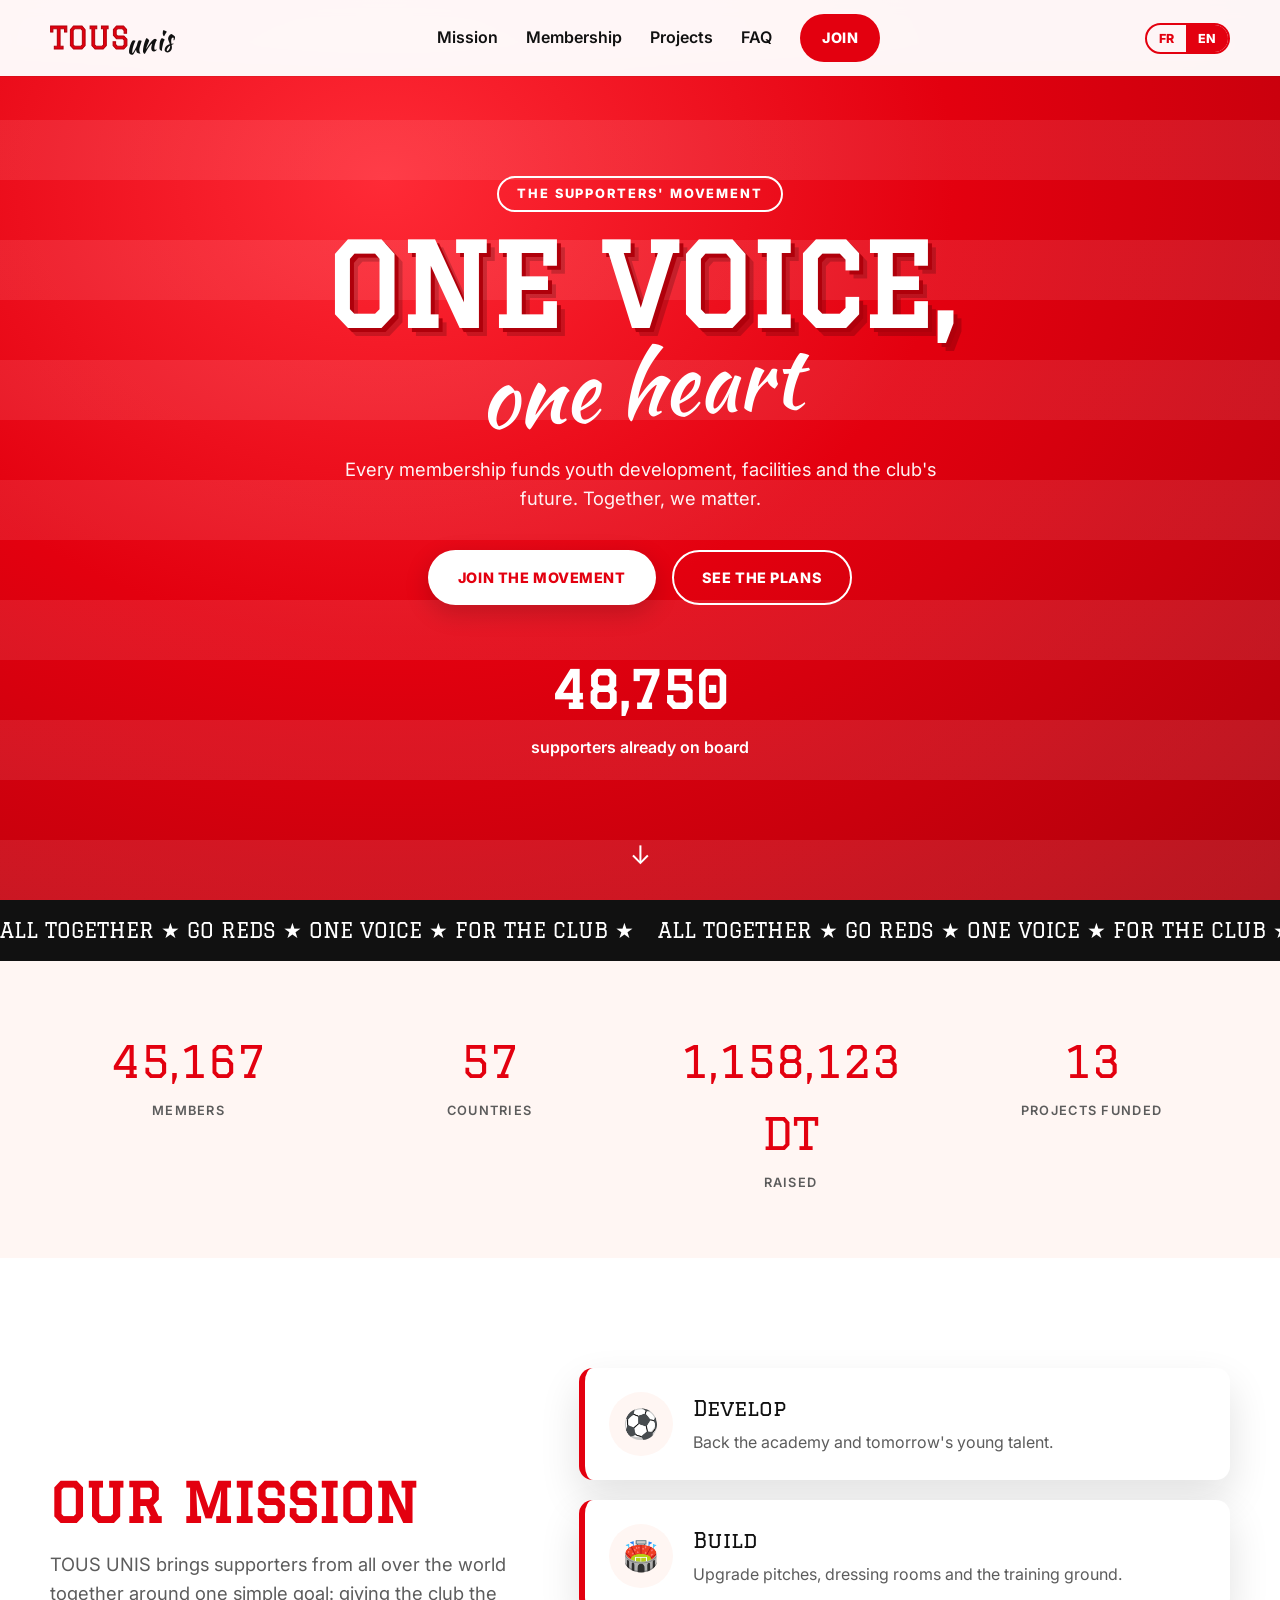
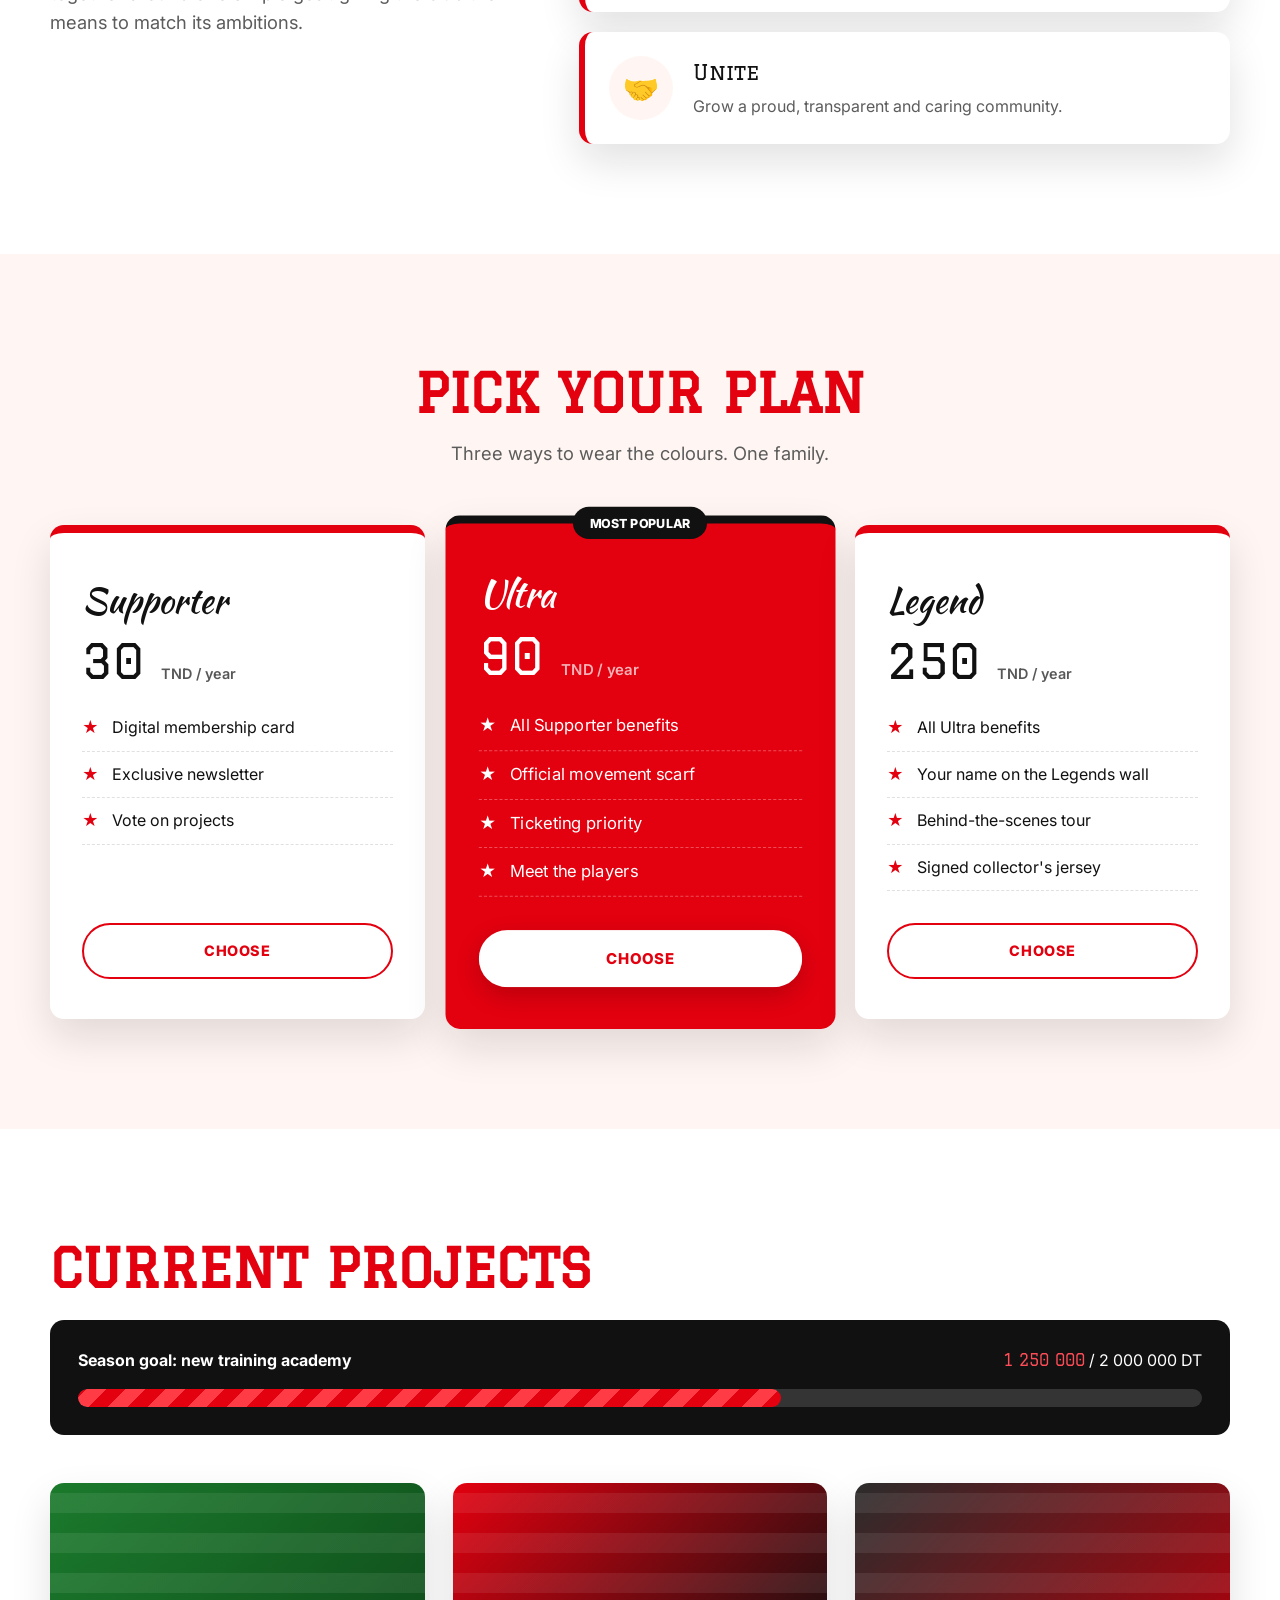
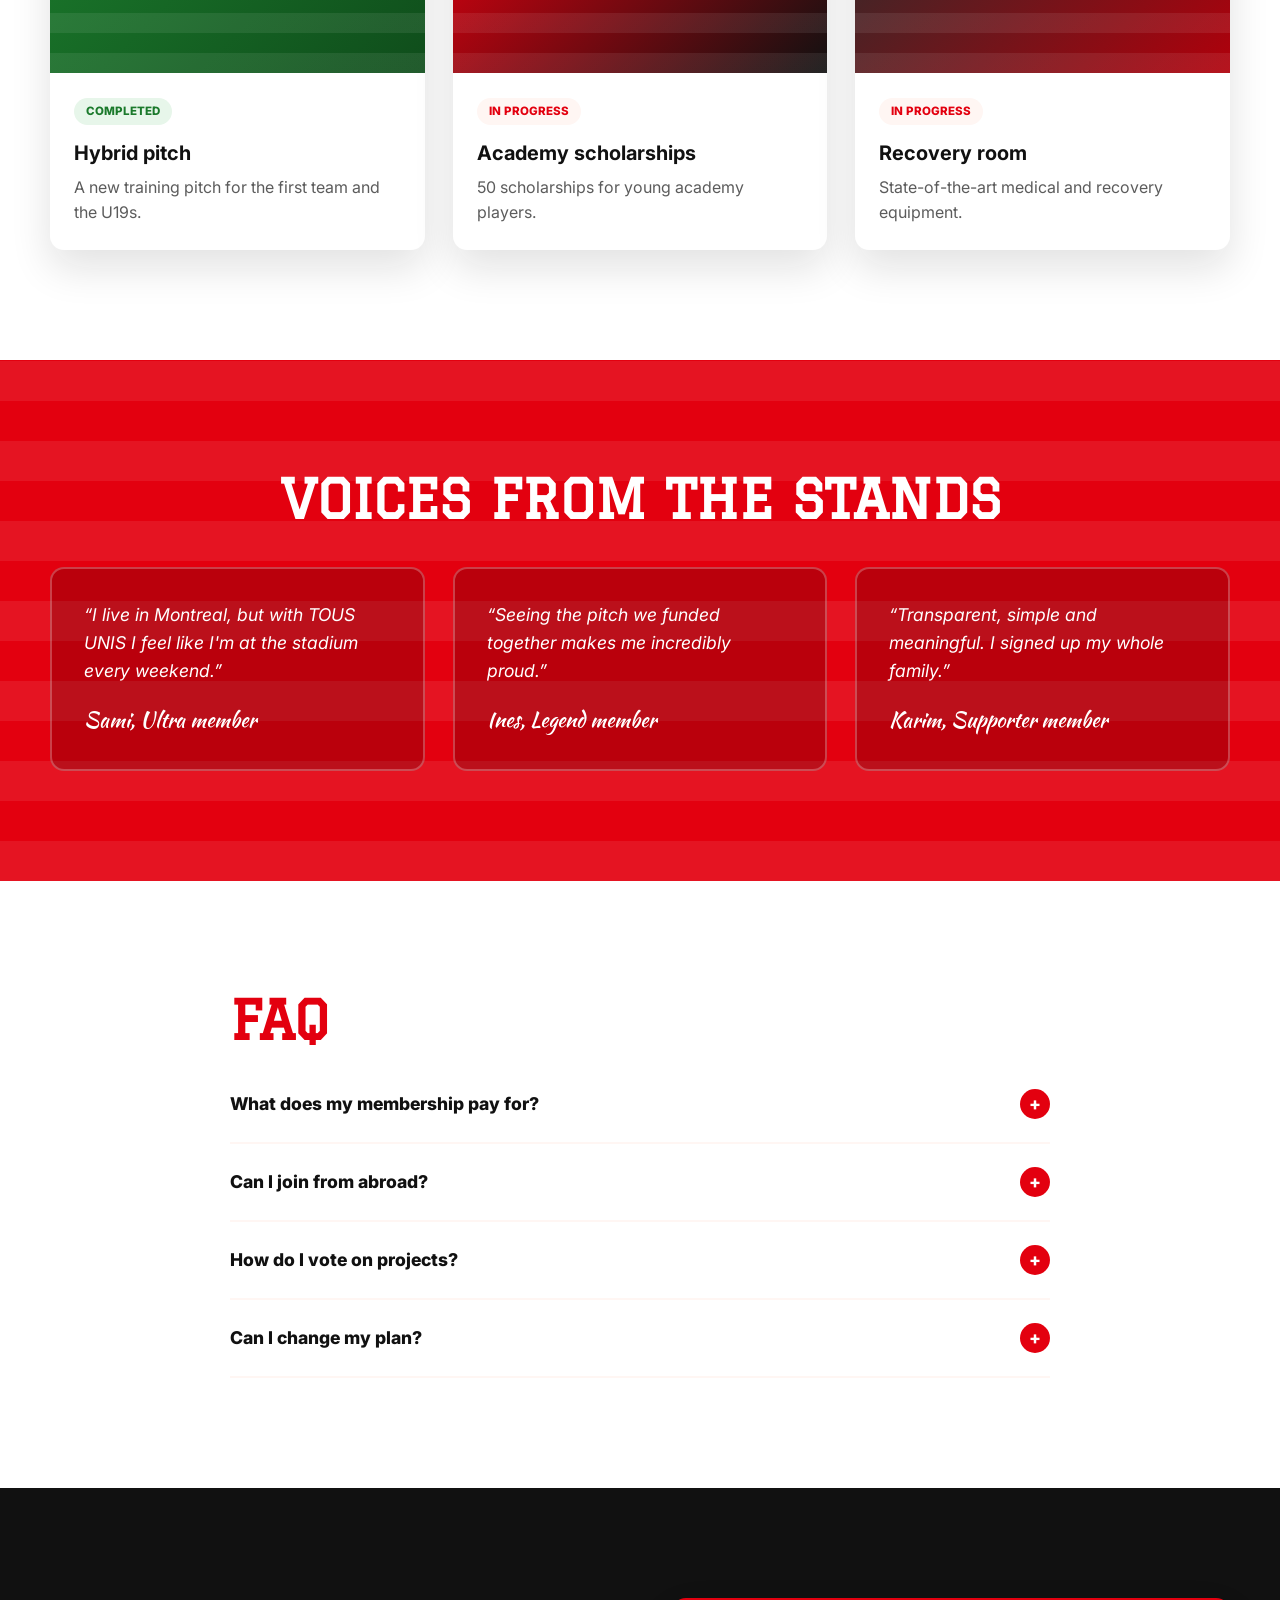
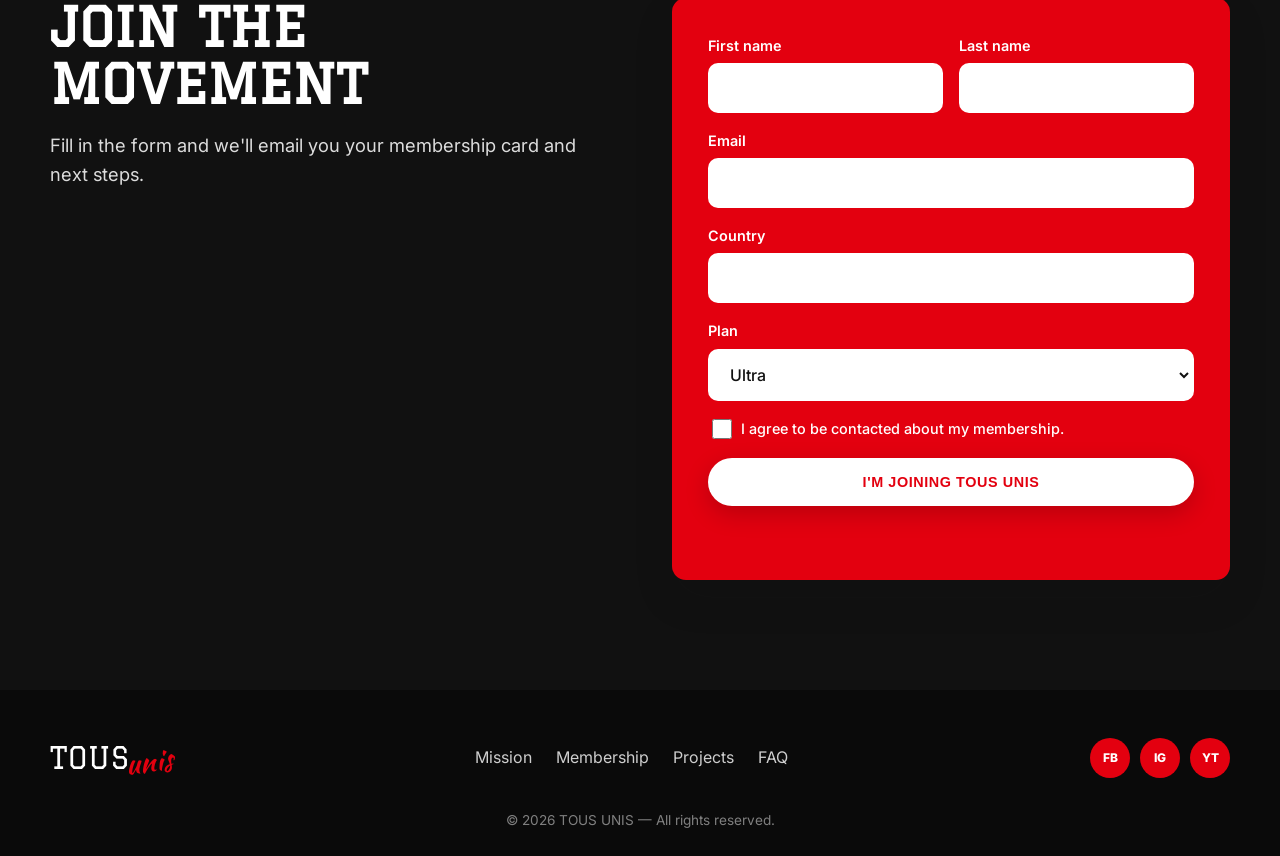
==== index.html @ c62e18af "Créer le site TOUS UNIS (direction Tribune, FR/EN) Site vitrine statique HTML/CSS/JS : hero, chiffre" ====
<!doctype html>
<html lang="fr">
<head>
  <meta charset="utf-8">
  <meta name="viewport" content="width=device-width, initial-scale=1">
  <title>TOUS UNIS — Le mouvement des supporters</title>
  <meta name="description" content="TOUS UNIS : rejoignez le mouvement des supporters et soutenez les projets de votre club.">
  <link rel="icon" href="assets/favicon.svg" type="image/svg+xml">
  <link rel="preconnect" href="https://fonts.googleapis.com">
  <link rel="preconnect" href="https://fonts.gstatic.com" crossorigin>
  <link href="https://fonts.googleapis.com/css2?family=Graduate&family=Kaushan+Script&family=Inter:wght@400;500;600;800&display=swap" rel="stylesheet">
  <link rel="stylesheet" href="css/style.css">
</head>
<body>

  <!-- ===== HEADER ===== -->
  <header class="header" id="top">
    <div class="container header__inner">
      <a href="#top" class="logo" aria-label="TOUS UNIS">
        <span class="logo__block">TOUS</span><span class="logo__script">unis</span>
      </a>

      <nav class="nav" id="nav" aria-label="Navigation principale">
        <a href="#mission" data-i18n="nav.mission">Mission</a>
        <a href="#adhesion" data-i18n="nav.membership">Adhésion</a>
        <a href="#projets" data-i18n="nav.projects">Projets</a>
        <a href="#faq" data-i18n="nav.faq">FAQ</a>
        <a href="#rejoindre" class="btn btn--small" data-i18n="nav.join">Rejoindre</a>
      </nav>

      <div class="header__actions">
        <div class="lang" role="group" aria-label="Langue / Language">
          <button type="button" class="lang__btn" data-lang="fr">FR</button>
          <button type="button" class="lang__btn" data-lang="en">EN</button>
        </div>
        <button class="burger" id="burger" aria-label="Menu" aria-expanded="false" aria-controls="nav">
          <span></span><span></span><span></span>
        </button>
      </div>
    </div>
  </header>

  <main>
    <!-- ===== HERO ===== -->
    <section class="hero">
      <div class="hero__stripes" aria-hidden="true"></div>
      <div class="container hero__content">
        <p class="hero__kicker" data-i18n="hero.kicker">Le mouvement des supporters</p>
        <h1 class="hero__title">
          <span class="outline" data-i18n="hero.title1">Une seule voix,</span>
          <span class="script" data-i18n="hero.title2">un seul cœur</span>
        </h1>
        <p class="hero__lead" data-i18n="hero.lead">Chaque adhésion finance la formation des jeunes, les infrastructures et l'avenir du club. Ensemble, on pèse.</p>
        <div class="hero__cta">
          <a href="#rejoindre" class="btn btn--light" data-i18n="hero.cta">Rejoindre le mouvement</a>
          <a href="#adhesion" class="btn btn--ghost" data-i18n="hero.cta2">Voir les formules</a>
        </div>
        <div class="hero__counter">
          <span class="counter" data-target="48750">0</span>
          <span data-i18n="hero.members">supporters déjà membres</span>
        </div>
      </div>
      <a href="#chiffres" class="hero__scroll" aria-label="Défiler">↓</a>
    </section>

    <!-- ===== TICKER ===== -->
    <div class="ticker" aria-hidden="true">
      <div class="ticker__track">
        <span data-i18n="ticker">TOUS UNIS ★ ALLEZ LES ROUGES ★ UNE SEULE VOIX ★ POUR LE CLUB ★ </span>
        <span data-i18n="ticker">TOUS UNIS ★ ALLEZ LES ROUGES ★ UNE SEULE VOIX ★ POUR LE CLUB ★ </span>
      </div>
    </div>

    <!-- ===== STATS ===== -->
    <section class="stats" id="chiffres">
      <div class="container stats__grid">
        <div class="stat"><span class="stat__num counter" data-target="48750">0</span><span class="stat__label" data-i18n="stats.members">membres</span></div>
        <div class="stat"><span class="stat__num counter" data-target="62">0</span><span class="stat__label" data-i18n="stats.countries">pays représentés</span></div>
        <div class="stat"><span class="stat__num counter" data-target="1250000" data-suffix=" DT">0</span><span class="stat__label" data-i18n="stats.raised">collectés</span></div>
        <div class="stat"><span class="stat__num counter" data-target="14">0</span><span class="stat__label" data-i18n="stats.projects">projets financés</span></div>
      </div>
    </section>

    <!-- ===== MISSION ===== -->
    <section class="section mission" id="mission">
      <div class="container mission__grid">
        <div>
          <h2 class="section__title" data-i18n="mission.title">Notre mission</h2>
          <p class="section__lead" data-i18n="mission.lead">TOUS UNIS rassemble les supporters du monde entier autour d'un objectif simple : donner au club les moyens de ses ambitions.</p>
        </div>
        <ul class="pillars">
          <li class="pillar reveal">
            <span class="pillar__icon" aria-hidden="true">⚽</span>
            <h3 data-i18n="mission.p1.t">Former</h3>
            <p data-i18n="mission.p1.d">Soutenir l'académie et les jeunes talents de demain.</p>
          </li>
          <li class="pillar reveal">
            <span class="pillar__icon" aria-hidden="true">🏟️</span>
            <h3 data-i18n="mission.p2.t">Bâtir</h3>
            <p data-i18n="mission.p2.d">Moderniser les terrains, les vestiaires et le centre d'entraînement.</p>
          </li>
          <li class="pillar reveal">
            <span class="pillar__icon" aria-hidden="true">🤝</span>
            <h3 data-i18n="mission.p3.t">Rassembler</h3>
            <p data-i18n="mission.p3.d">Créer une communauté fière, transparente et solidaire.</p>
          </li>
        </ul>
      </div>
    </section>

    <!-- ===== MEMBERSHIP ===== -->
    <section class="section tiers" id="adhesion">
      <div class="container">
        <h2 class="section__title section__title--center" data-i18n="tiers.title">Choisis ta formule</h2>
        <p class="section__lead section__lead--center" data-i18n="tiers.lead">Trois façons de porter les couleurs. Une seule famille.</p>

        <div class="tiers__grid">
          <article class="tier reveal">
            <h3 class="tier__name" data-i18n="tiers.t1.name">Supporter</h3>
            <p class="tier__price">30 <small data-i18n="tiers.perYear">DT / an</small></p>
            <ul class="tier__list">
              <li data-i18n="tiers.t1.f1">Carte de membre numérique</li>
              <li data-i18n="tiers.t1.f2">Newsletter exclusive</li>
              <li data-i18n="tiers.t1.f3">Vote sur les projets</li>
            </ul>
            <a href="#rejoindre" class="btn btn--outline" data-tier="supporter" data-i18n="tiers.choose">Choisir</a>
          </article>

          <article class="tier tier--featured reveal">
            <span class="tier__badge" data-i18n="tiers.popular">Le plus populaire</span>
            <h3 class="tier__name" data-i18n="tiers.t2.name">Ultra</h3>
            <p class="tier__price">90 <small data-i18n="tiers.perYear">DT / an</small></p>
            <ul class="tier__list">
              <li data-i18n="tiers.t2.f1">Tous les avantages Supporter</li>
              <li data-i18n="tiers.t2.f2">Écharpe officielle du mouvement</li>
              <li data-i18n="tiers.t2.f3">Priorité billetterie</li>
              <li data-i18n="tiers.t2.f4">Rencontres avec les joueurs</li>
            </ul>
            <a href="#rejoindre" class="btn btn--light" data-tier="ultra" data-i18n="tiers.choose">Choisir</a>
          </article>

          <article class="tier reveal">
            <h3 class="tier__name" data-i18n="tiers.t3.name">Légende</h3>
            <p class="tier__price">250 <small data-i18n="tiers.perYear">DT / an</small></p>
            <ul class="tier__list">
              <li data-i18n="tiers.t3.f1">Tous les avantages Ultra</li>
              <li data-i18n="tiers.t3.f2">Nom gravé sur le mur des légendes</li>
              <li data-i18n="tiers.t3.f3">Visite des coulisses</li>
              <li data-i18n="tiers.t3.f4">Maillot collector signé</li>
            </ul>
            <a href="#rejoindre" class="btn btn--outline" data-tier="legende" data-i18n="tiers.choose">Choisir</a>
          </article>
        </div>
      </div>
    </section>

    <!-- ===== GOAL / PROJECTS ===== -->
    <section class="section projects" id="projets">
      <div class="container">
        <h2 class="section__title" data-i18n="projects.title">Projets en cours</h2>

        <div class="goal reveal">
          <div class="goal__head">
            <strong data-i18n="projects.goal">Objectif saison : nouveau centre de formation</strong>
            <span><b>1 250 000</b> / 2 000 000 DT</span>
          </div>
          <div class="goal__bar"><div class="goal__fill" style="--p:62.5%"></div></div>
        </div>

        <div class="projects__grid">
          <article class="project reveal">
            <div class="project__img project__img--1" aria-hidden="true"></div>
            <div class="project__body">
              <span class="tag tag--done" data-i18n="projects.done">Réalisé</span>
              <h3 data-i18n="projects.p1.t">Pelouse hybride</h3>
              <p data-i18n="projects.p1.d">Nouveau terrain d'entraînement pour l'équipe première et les U19.</p>
            </div>
          </article>
          <article class="project reveal">
            <div class="project__img project__img--2" aria-hidden="true"></div>
            <div class="project__body">
              <span class="tag" data-i18n="projects.ongoing">En cours</span>
              <h3 data-i18n="projects.p2.t">Bourses académie</h3>
              <p data-i18n="projects.p2.d">50 bourses d'études pour les jeunes joueurs de l'académie.</p>
            </div>
          </article>
          <article class="project reveal">
            <div class="project__img project__img--3" aria-hidden="true"></div>
            <div class="project__body">
              <span class="tag" data-i18n="projects.ongoing">En cours</span>
              <h3 data-i18n="projects.p3.t">Salle de récupération</h3>
              <p data-i18n="projects.p3.d">Équipements médicaux et de récupération dernière génération.</p>
            </div>
          </article>
        </div>
      </div>
    </section>

    <!-- ===== TESTIMONIALS ===== -->
    <section class="section voices">
      <div class="voices__stripes" aria-hidden="true"></div>
      <div class="container">
        <h2 class="section__title section__title--center section__title--light" data-i18n="voices.title">La voix du virage</h2>
        <div class="voices__grid">
          <figure class="voice reveal">
            <blockquote data-i18n="voices.q1">« Je suis à Montréal, mais avec TOUS UNIS je me sens au stade chaque week-end. »</blockquote>
            <figcaption>Sami, <span data-i18n="voices.member">membre Ultra</span></figcaption>
          </figure>
          <figure class="voice reveal">
            <blockquote data-i18n="voices.q2">« Voir le terrain qu'on a financé ensemble, c'est une fierté immense. »</blockquote>
            <figcaption>Ines, <span data-i18n="voices.member2">membre Légende</span></figcaption>
          </figure>
          <figure class="voice reveal">
            <blockquote data-i18n="voices.q3">« Transparent, simple, et ça a du sens. J'ai inscrit toute ma famille. »</blockquote>
            <figcaption>Karim, <span data-i18n="voices.member3">membre Supporter</span></figcaption>
          </figure>
        </div>
      </div>
    </section>

    <!-- ===== FAQ ===== -->
    <section class="section faq" id="faq">
      <div class="container faq__inner">
        <h2 class="section__title" data-i18n="faq.title">Questions fréquentes</h2>
        <details class="faq__item">
          <summary data-i18n="faq.q1">À quoi sert mon adhésion ?</summary>
          <p data-i18n="faq.a1">100 % des fonds nets sont affectés aux projets votés par les membres. Un rapport est publié chaque trimestre.</p>
        </details>
        <details class="faq__item">
          <summary data-i18n="faq.q2">Puis-je adhérer depuis l'étranger ?</summary>
          <p data-i18n="faq.a2">Oui, le mouvement est ouvert aux supporters du monde entier.</p>
        </details>
        <details class="faq__item">
          <summary data-i18n="faq.q3">Comment voter pour les projets ?</summary>
          <p data-i18n="faq.a3">Chaque membre reçoit un accès à l'espace de vote au début de chaque saison.</p>
        </details>
        <details class="faq__item">
          <summary data-i18n="faq.q4">Puis-je changer de formule ?</summary>
          <p data-i18n="faq.a4">Oui, à tout moment : la différence est simplement calculée au prorata.</p>
        </details>
      </div>
    </section>

    <!-- ===== JOIN FORM ===== -->
    <section class="section join" id="rejoindre">
      <div class="container join__grid">
        <div>
          <h2 class="section__title section__title--light" data-i18n="join.title">Rejoins le mouvement</h2>
          <p class="join__lead" data-i18n="join.lead">Remplis le formulaire, on t'envoie ta carte de membre et les prochaines étapes par e-mail.</p>
        </div>

        <form class="form" id="joinForm" novalidate>
          <div class="form__row">
            <label>
              <span data-i18n="join.first">Prénom</span>
              <input type="text" name="firstname" required autocomplete="given-name">
            </label>
            <label>
              <span data-i18n="join.last">Nom</span>
              <input type="text" name="lastname" required autocomplete="family-name">
            </label>
          </div>
          <label>
            <span data-i18n="join.email">E-mail</span>
            <input type="email" name="email" required autocomplete="email">
          </label>
          <label>
            <span data-i18n="join.country">Pays</span>
            <input type="text" name="country" required autocomplete="country-name">
          </label>
          <label>
            <span data-i18n="join.tier">Formule</span>
            <select name="tier" id="tierSelect">
              <option value="supporter" data-i18n="tiers.t1.name">Supporter</option>
              <option value="ultra" selected data-i18n="tiers.t2.name">Ultra</option>
              <option value="legende" data-i18n="tiers.t3.name">Légende</option>
            </select>
          </label>
          <label class="form__check">
            <input type="checkbox" name="consent" required>
            <span data-i18n="join.consent">J'accepte d'être contacté(e) au sujet de mon adhésion.</span>
          </label>
          <button type="submit" class="btn btn--light btn--block" data-i18n="join.submit">Je rejoins TOUS UNIS</button>
          <p class="form__msg" id="formMsg" role="status" aria-live="polite"></p>
        </form>
      </div>
    </section>
  </main>

  <!-- ===== FOOTER ===== -->
  <footer class="footer">
    <div class="container footer__inner">
      <a href="#top" class="logo logo--footer" aria-label="TOUS UNIS">
        <span class="logo__block">TOUS</span><span class="logo__script">unis</span>
      </a>
      <nav class="footer__links">
        <a href="#mission" data-i18n="nav.mission">Mission</a>
        <a href="#adhesion" data-i18n="nav.membership">Adhésion</a>
        <a href="#projets" data-i18n="nav.projects">Projets</a>
        <a href="#faq" data-i18n="nav.faq">FAQ</a>
      </nav>
      <div class="footer__social">
        <a href="#" aria-label="Facebook">FB</a>
        <a href="#" aria-label="Instagram">IG</a>
        <a href="#" aria-label="YouTube">YT</a>
      </div>
    </div>
    <p class="footer__copy">© <span id="year"></span> TOUS UNIS — <span data-i18n="footer.rights">Tous droits réservés.</span></p>
  </footer>

  <script src="js/i18n.js"></script>
  <script src="js/main.js"></script>
</body>
</html>
---- css/style.css ----
/* ==========================================================
   TOUS UNIS — Direction artistique « Tribune »
   ========================================================== */
:root {
  --red: #e3000f;
  --red-dark: #b0000b;
  --white: #ffffff;
  --cream: #fff6f3;
  --black: #111111;
  --grey: #5c5c5c;

  --font-block: "Graduate", "Impact", sans-serif;
  --font-script: "Kaushan Script", cursive;
  --font-body: "Inter", system-ui, -apple-system, sans-serif;

  --radius: 14px;
  --shadow: 0 18px 40px rgba(17, 17, 17, .12);
  --header-h: 76px;
}

*, *::before, *::after { box-sizing: border-box; }
html { scroll-behavior: smooth; scroll-padding-top: var(--header-h); }
body {
  margin: 0;
  font-family: var(--font-body);
  color: var(--black);
  background: var(--white);
  line-height: 1.6;
  -webkit-font-smoothing: antialiased;
}
img { max-width: 100%; display: block; }
a { color: inherit; text-decoration: none; }

.container { width: min(1180px, 100% - 32px); margin-inline: auto; }

/* ---------- Buttons ---------- */
.btn {
  display: inline-flex; align-items: center; justify-content: center;
  padding: 14px 28px;
  border-radius: 999px;
  border: 2px solid transparent;
  font-weight: 800; letter-spacing: .04em; text-transform: uppercase; font-size: .9rem;
  cursor: pointer;
  transition: transform .2s, background .2s, color .2s, box-shadow .2s;
}
.btn:hover { transform: translateY(-2px); }
.btn--light   { background: var(--white); color: var(--red); box-shadow: 0 8px 24px rgba(0,0,0,.18); }
.btn--ghost   { border-color: var(--white); color: var(--white); }
.btn--ghost:hover { background: var(--white); color: var(--red); }
.btn--outline { border-color: var(--red); color: var(--red); }
.btn--outline:hover { background: var(--red); color: var(--white); }
.btn--small   { padding: 10px 20px; background: var(--red); color: var(--white); }
.btn--block   { width: 100%; }

/* ---------- Logo (original wordmark) ---------- */
.logo { display: inline-flex; align-items: center; line-height: 1; position: relative; }
.logo__block {
  font-family: var(--font-block);
  font-size: 1.9rem;
  color: var(--red);
  -webkit-text-stroke: 1px var(--red-dark);
  letter-spacing: .02em;
}
.logo__script {
  font-family: var(--font-script);
  font-size: 1.8rem;
  color: var(--black);
  margin-left: -4px;
  transform: rotate(-8deg) translateY(4px);
}
.logo--footer .logo__block { color: var(--white); -webkit-text-stroke: 0; }
.logo--footer .logo__script { color: var(--red); }

/* ---------- Header ---------- */
.header {
  position: fixed; inset: 0 0 auto 0; z-index: 50;
  height: var(--header-h);
  background: rgba(255,255,255,.96);
  backdrop-filter: blur(8px);
  box-shadow: 0 1px 0 rgba(0,0,0,.06);
}
.header__inner { height: 100%; display: flex; align-items: center; justify-content: space-between; gap: 24px; }
.nav { display: flex; align-items: center; gap: 28px; font-weight: 600; }
.nav a:not(.btn) { position: relative; }
.nav a:not(.btn)::after {
  content: ""; position: absolute; left: 0; bottom: -4px; height: 3px; width: 0;
  background: var(--red); transition: width .25s;
}
.nav a:not(.btn):hover::after { width: 100%; }
.header__actions { display: flex; align-items: center; gap: 12px; }

.lang { display: flex; border: 2px solid var(--red); border-radius: 999px; overflow: hidden; }
.lang__btn {
  border: 0; background: transparent; color: var(--red);
  font: 800 .78rem var(--font-body); padding: 6px 12px; cursor: pointer;
}
.lang__btn.is-active { background: var(--red); color: var(--white); }

.burger { display: none; background: none; border: 0; cursor: pointer; padding: 8px; }
.burger span { display: block; width: 26px; height: 3px; margin: 5px 0; background: var(--black); border-radius: 2px; transition: .3s; }
.burger[aria-expanded="true"] span:nth-child(1) { transform: translateY(8px) rotate(45deg); }
.burger[aria-expanded="true"] span:nth-child(2) { opacity: 0; }
.burger[aria-expanded="true"] span:nth-child(3) { transform: translateY(-8px) rotate(-45deg); }

/* ---------- Hero ---------- */
.hero {
  position: relative; overflow: hidden;
  min-height: 100vh; min-height: 100svh;
  display: grid; place-items: center;
  padding: calc(var(--header-h) + 40px) 0 80px;
  background: radial-gradient(ellipse at 30% 20%, #ff2a36 0%, var(--red) 45%, var(--red-dark) 100%);
  color: var(--white);
  text-align: center;
}
.hero__stripes {
  position: absolute; inset: 0; opacity: .09;
  background: repeating-linear-gradient(0deg, var(--white) 0 60px, transparent 60px 120px);
}
.hero__content { position: relative; }
.hero__kicker {
  display: inline-block; margin: 0 0 20px;
  padding: 6px 18px; border: 2px solid var(--white); border-radius: 999px;
  font-weight: 800; text-transform: uppercase; letter-spacing: .15em; font-size: .8rem;
}
.hero__title { margin: 0; line-height: .95; }
.hero__title .outline {
  display: block;
  font-family: var(--font-block);
  font-size: clamp(2.6rem, 9vw, 7rem);
  color: var(--white);
  text-shadow: 4px 4px 0 var(--red-dark), 8px 8px 0 rgba(0,0,0,.18);
  text-transform: uppercase;
}
.hero__title .script {
  display: block;
  font-family: var(--font-script); font-weight: 400;
  font-size: clamp(2.2rem, 7vw, 5.4rem);
  transform: rotate(-4deg); margin-top: 6px;
}
.hero__lead { max-width: 620px; margin: 28px auto 36px; font-size: 1.15rem; opacity: .95; }
.hero__cta { display: flex; gap: 16px; justify-content: center; flex-wrap: wrap; }
.hero__counter { margin-top: 44px; display: flex; flex-direction: column; align-items: center; gap: 4px; font-weight: 600; }
.hero__counter .counter { font-family: var(--font-block); font-size: clamp(2rem, 5vw, 3.2rem); }
.hero__scroll {
  position: absolute; bottom: 24px; left: 50%; translate: -50% 0;
  font-size: 1.6rem; animation: bounce 2s infinite;
}
@keyframes bounce { 0%,100% { transform: translateY(0); } 50% { transform: translateY(10px); } }

/* ---------- Ticker ---------- */
.ticker { background: var(--black); color: var(--white); overflow: hidden; padding: 14px 0; }
.ticker__track { display: flex; width: max-content; animation: ticker 28s linear infinite; }
.ticker__track span { font-family: var(--font-block); font-size: 1.3rem; white-space: nowrap; padding-right: 24px; }
@keyframes ticker { to { transform: translateX(-50%); } }

/* ---------- Stats ---------- */
.stats { padding: 64px 0; background: var(--cream); }
.stats__grid { display: grid; grid-template-columns: repeat(4, 1fr); gap: 24px; text-align: center; }
.stat__num { display: block; font-family: var(--font-block); font-size: clamp(1.8rem, 4vw, 2.8rem); color: var(--red); }
.stat__label { font-weight: 600; color: var(--grey); text-transform: uppercase; font-size: .8rem; letter-spacing: .1em; }

/* ---------- Sections ---------- */
.section { padding: 110px 0; }
.section__title {
  font-family: var(--font-block); text-transform: uppercase;
  font-size: clamp(2rem, 5vw, 3.4rem); line-height: 1.05;
  color: var(--red); margin: 0 0 18px;
}
.section__title--center { text-align: center; }
.section__title--light { color: var(--white); }
.section__lead { font-size: 1.15rem; color: var(--grey); max-width: 560px; margin: 0; }
.section__lead--center { text-align: center; margin: 0 auto 56px; }

/* Mission */
.mission__grid { display: grid; grid-template-columns: 1fr 1.4fr; gap: 64px; align-items: center; }
.pillars { list-style: none; padding: 0; margin: 0; display: grid; gap: 20px; }
.pillar {
  display: grid; grid-template-columns: 64px 1fr; column-gap: 20px;
  padding: 24px; border-radius: var(--radius); background: var(--white);
  border-left: 6px solid var(--red); box-shadow: var(--shadow);
}
.pillar__icon {
  grid-row: span 2; display: grid; place-items: center;
  width: 64px; height: 64px; border-radius: 50%; background: var(--cream); font-size: 1.8rem;
}
.pillar h3 { margin: 0; font-family: var(--font-block); color: var(--black); font-weight: 400; font-size: 1.3rem; }
.pillar p { margin: 4px 0 0; color: var(--grey); }

/* Tiers */
.tiers { background: var(--cream); }
.tiers__grid { display: grid; grid-template-columns: repeat(3, 1fr); gap: 28px; align-items: stretch; }
.tier {
  position: relative; display: flex; flex-direction: column;
  padding: 40px 32px; border-radius: var(--radius);
  background: var(--white); box-shadow: var(--shadow);
  border-top: 8px solid var(--red);
  transition: transform .3s;
}
.tier:hover { transform: translateY(-8px) rotate(-.5deg); }
.tier--featured {
  background: var(--red); color: var(--white); border-top-color: var(--black);
  transform: scale(1.04);
}
.tier--featured:hover { transform: scale(1.04) translateY(-8px) rotate(.5deg); }
.tier__badge {
  position: absolute; top: -16px; left: 50%; translate: -50% 0;
  background: var(--black); color: var(--white);
  padding: 6px 16px; border-radius: 999px; font-size: .75rem; font-weight: 800; text-transform: uppercase; white-space: nowrap;
}
.tier__name { font-family: var(--font-script); font-weight: 400; font-size: 2.2rem; margin: 0; }
.tier__price { font-family: var(--font-block); font-size: 3rem; margin: 8px 0 20px; line-height: 1; }
.tier__price small { font-family: var(--font-body); font-size: .9rem; font-weight: 600; opacity: .7; }
.tier__list { list-style: none; padding: 0; margin: 0 0 32px; flex: 1; }
.tier__list li { padding: 10px 0 10px 30px; position: relative; border-bottom: 1px dashed rgba(0,0,0,.12); }
.tier--featured .tier__list li { border-color: rgba(255,255,255,.3); }
.tier__list li::before { content: "★"; position: absolute; left: 0; color: var(--red); }
.tier--featured .tier__list li::before { color: var(--white); }

/* Projects */
.goal { padding: 28px; border-radius: var(--radius); background: var(--black); color: var(--white); margin: 24px 0 48px; }
.goal__head { display: flex; justify-content: space-between; gap: 16px; flex-wrap: wrap; margin-bottom: 16px; }
.goal__head b { color: #ff4d57; font-family: var(--font-block); font-weight: 400; }
.goal__bar { height: 18px; border-radius: 999px; background: rgba(255,255,255,.15); overflow: hidden; }
.goal__fill {
  height: 100%; width: 0; border-radius: inherit;
  background: repeating-linear-gradient(-45deg, var(--red) 0 14px, #ff3b46 14px 28px);
  transition: width 1.6s cubic-bezier(.2,.8,.2,1);
}
.goal.is-visible .goal__fill { width: var(--p); }

.projects__grid { display: grid; grid-template-columns: repeat(3, 1fr); gap: 28px; }
.project { border-radius: var(--radius); overflow: hidden; background: var(--white); box-shadow: var(--shadow); }
.project__img { height: 190px; position: relative; }
.project__img::after { content: ""; position: absolute; inset: 0; background: repeating-linear-gradient(0deg, rgba(255,255,255,.08) 0 20px, transparent 20px 40px); }
.project__img--1 { background: linear-gradient(135deg, #1b7a2c, #0f4d1b); }
.project__img--2 { background: linear-gradient(135deg, var(--red), var(--black)); }
.project__img--3 { background: linear-gradient(135deg, #2c2c2c, var(--red-dark)); }
.project__body { padding: 24px; }
.project__body h3 { margin: 12px 0 6px; font-size: 1.25rem; }
.project__body p { margin: 0; color: var(--grey); }
.tag { display: inline-block; padding: 4px 12px; border-radius: 999px; font-size: .72rem; font-weight: 800; text-transform: uppercase; background: var(--cream); color: var(--red); }
.tag--done { background: #e7f6ea; color: #1b7a2c; }

/* Voices */
.voices { position: relative; background: var(--red); color: var(--white); overflow: hidden; }
.voices__stripes { position: absolute; inset: 0; opacity: .08; background: repeating-linear-gradient(0deg, var(--white) 0 40px, transparent 40px 80px); }
.voices .container { position: relative; }
.voices__grid { display: grid; grid-template-columns: repeat(3, 1fr); gap: 28px; margin-top: 40px; }
.voice { margin: 0; padding: 32px; border-radius: var(--radius); background: rgba(0,0,0,.18); border: 2px solid rgba(255,255,255,.25); }
.voice blockquote { margin: 0 0 18px; font-size: 1.1rem; font-style: italic; }
.voice figcaption { font-family: var(--font-script); font-size: 1.3rem; }

/* FAQ */
.faq__inner { max-width: 820px; }
.faq__item { border-bottom: 2px solid var(--cream); padding: 6px 0; }
.faq__item summary {
  cursor: pointer; list-style: none; padding: 18px 40px 18px 0; position: relative;
  font-weight: 800; font-size: 1.1rem;
}
.faq__item summary::-webkit-details-marker { display: none; }
.faq__item summary::after {
  content: "+"; position: absolute; right: 0; top: 50%; translate: 0 -50%;
  width: 30px; height: 30px; display: grid; place-items: center;
  border-radius: 50%; background: var(--red); color: var(--white); transition: transform .25s;
}
.faq__item[open] summary::after { transform: rotate(45deg); }
.faq__item p { margin: 0 0 18px; color: var(--grey); }

/* Join */
.join { background: var(--black); color: var(--white); }
.join__grid { display: grid; grid-template-columns: 1fr 1fr; gap: 64px; align-items: start; }
.join__lead { font-size: 1.15rem; opacity: .85; }
.form { display: grid; gap: 16px; padding: 36px; border-radius: var(--radius); background: var(--red); box-shadow: var(--shadow); }
.form__row { display: grid; grid-template-columns: 1fr 1fr; gap: 16px; }
.form label { display: grid; gap: 6px; font-weight: 600; font-size: .9rem; }
.form input, .form select {
  width: 100%; padding: 13px 16px; border-radius: 10px;
  border: 2px solid transparent; font: 500 1rem var(--font-body);
  background: var(--white); color: var(--black);
}
.form input:focus, .form select:focus { outline: none; border-color: var(--black); }
.form input.is-invalid { border-color: var(--black); background: #ffe3e5; }
.form__check { grid-template-columns: auto 1fr !important; align-items: start; font-weight: 500 !important; }
.form__check input { width: 20px; height: 20px; margin-top: 2px; accent-color: var(--black); }
.form__msg { margin: 0; min-height: 1.4em; font-weight: 600; text-align: center; }

/* Footer */
.footer { background: #0a0a0a; color: rgba(255,255,255,.8); padding: 48px 0 24px; }
.footer__inner { display: flex; align-items: center; justify-content: space-between; gap: 24px; flex-wrap: wrap; }
.footer__links { display: flex; gap: 24px; flex-wrap: wrap; }
.footer__links a:hover { color: var(--white); }
.footer__social { display: flex; gap: 10px; }
.footer__social a {
  width: 40px; height: 40px; display: grid; place-items: center;
  border-radius: 50%; background: var(--red); color: var(--white); font-weight: 800; font-size: .75rem;
  transition: transform .2s;
}
.footer__social a:hover { transform: scale(1.1); }
.footer__copy { text-align: center; font-size: .85rem; opacity: .6; margin: 32px 0 0; }

/* Reveal on scroll */
.reveal { opacity: 0; transform: translateY(30px); transition: opacity .7s, transform .7s; }
.reveal.is-visible { opacity: 1; transform: none; }
.tier--featured.reveal.is-visible { transform: scale(1.04); }

/* ---------- Responsive ---------- */
@media (max-width: 960px) {
  .burger { display: block; }
  .nav {
    position: fixed; inset: var(--header-h) 0 auto 0;
    flex-direction: column; gap: 0; padding: 12px 16px 24px;
    background: var(--white); box-shadow: 0 20px 30px rgba(0,0,0,.1);
    transform: translateY(-120%); transition: transform .35s; z-index: -1;
  }
  .nav.is-open { transform: none; }
  .nav a { width: 100%; padding: 14px 0; border-bottom: 1px solid var(--cream); }
  .nav .btn { margin-top: 12px; border-bottom: 0; }

  .mission__grid, .join__grid { grid-template-columns: 1fr; gap: 40px; }
  .tiers__grid, .projects__grid, .voices__grid { grid-template-columns: 1fr; max-width: 480px; margin-inline: auto; }
  .tier--featured, .tier--featured.reveal.is-visible { transform: none; }
  .stats__grid { grid-template-columns: repeat(2, 1fr); }
}
@media (max-width: 520px) {
  .section { padding: 80px 0; }
  .form { padding: 24px; }
  .form__row { grid-template-columns: 1fr; }
  .footer__inner { flex-direction: column; text-align: center; }
  .logo__block { font-size: 1.6rem; }
}

@media (prefers-reduced-motion: reduce) {
  *, *::before, *::after { animation: none !important; transition: none !important; }
  .reveal { opacity: 1; transform: none; }
}
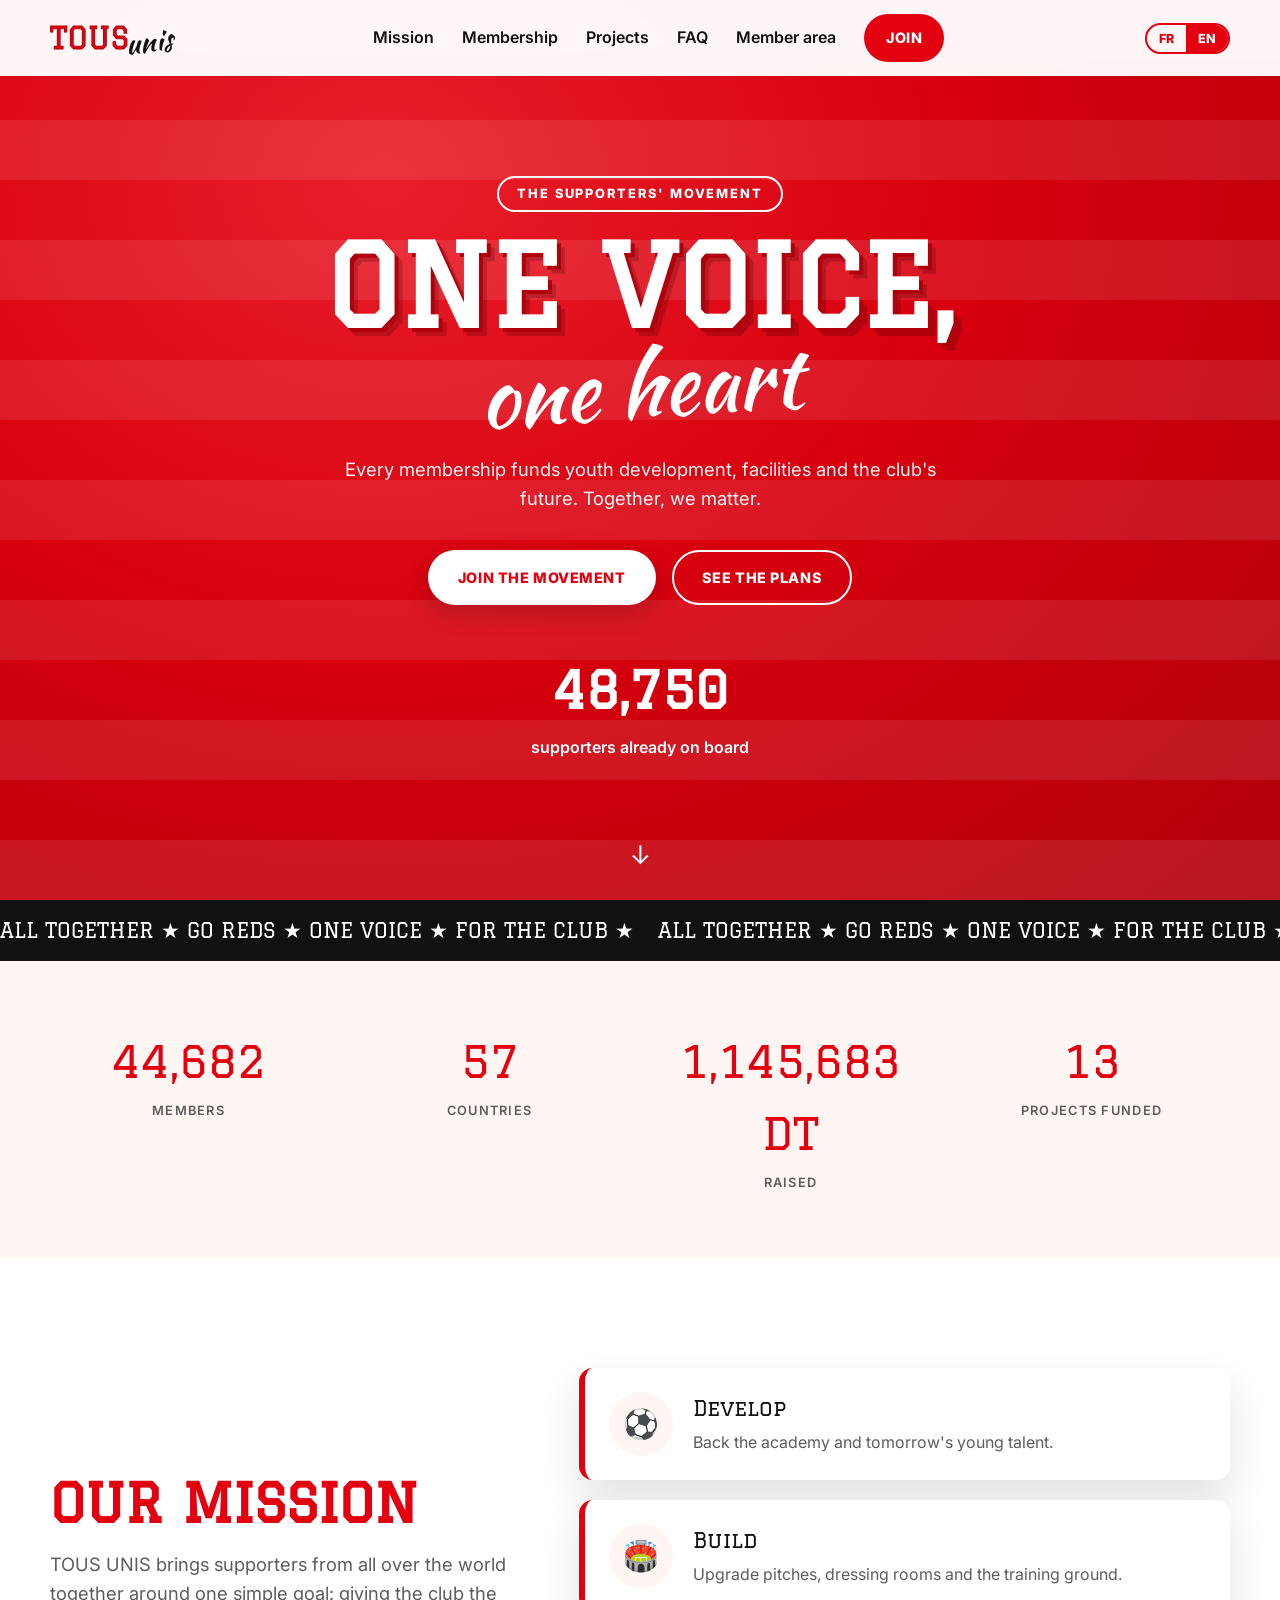
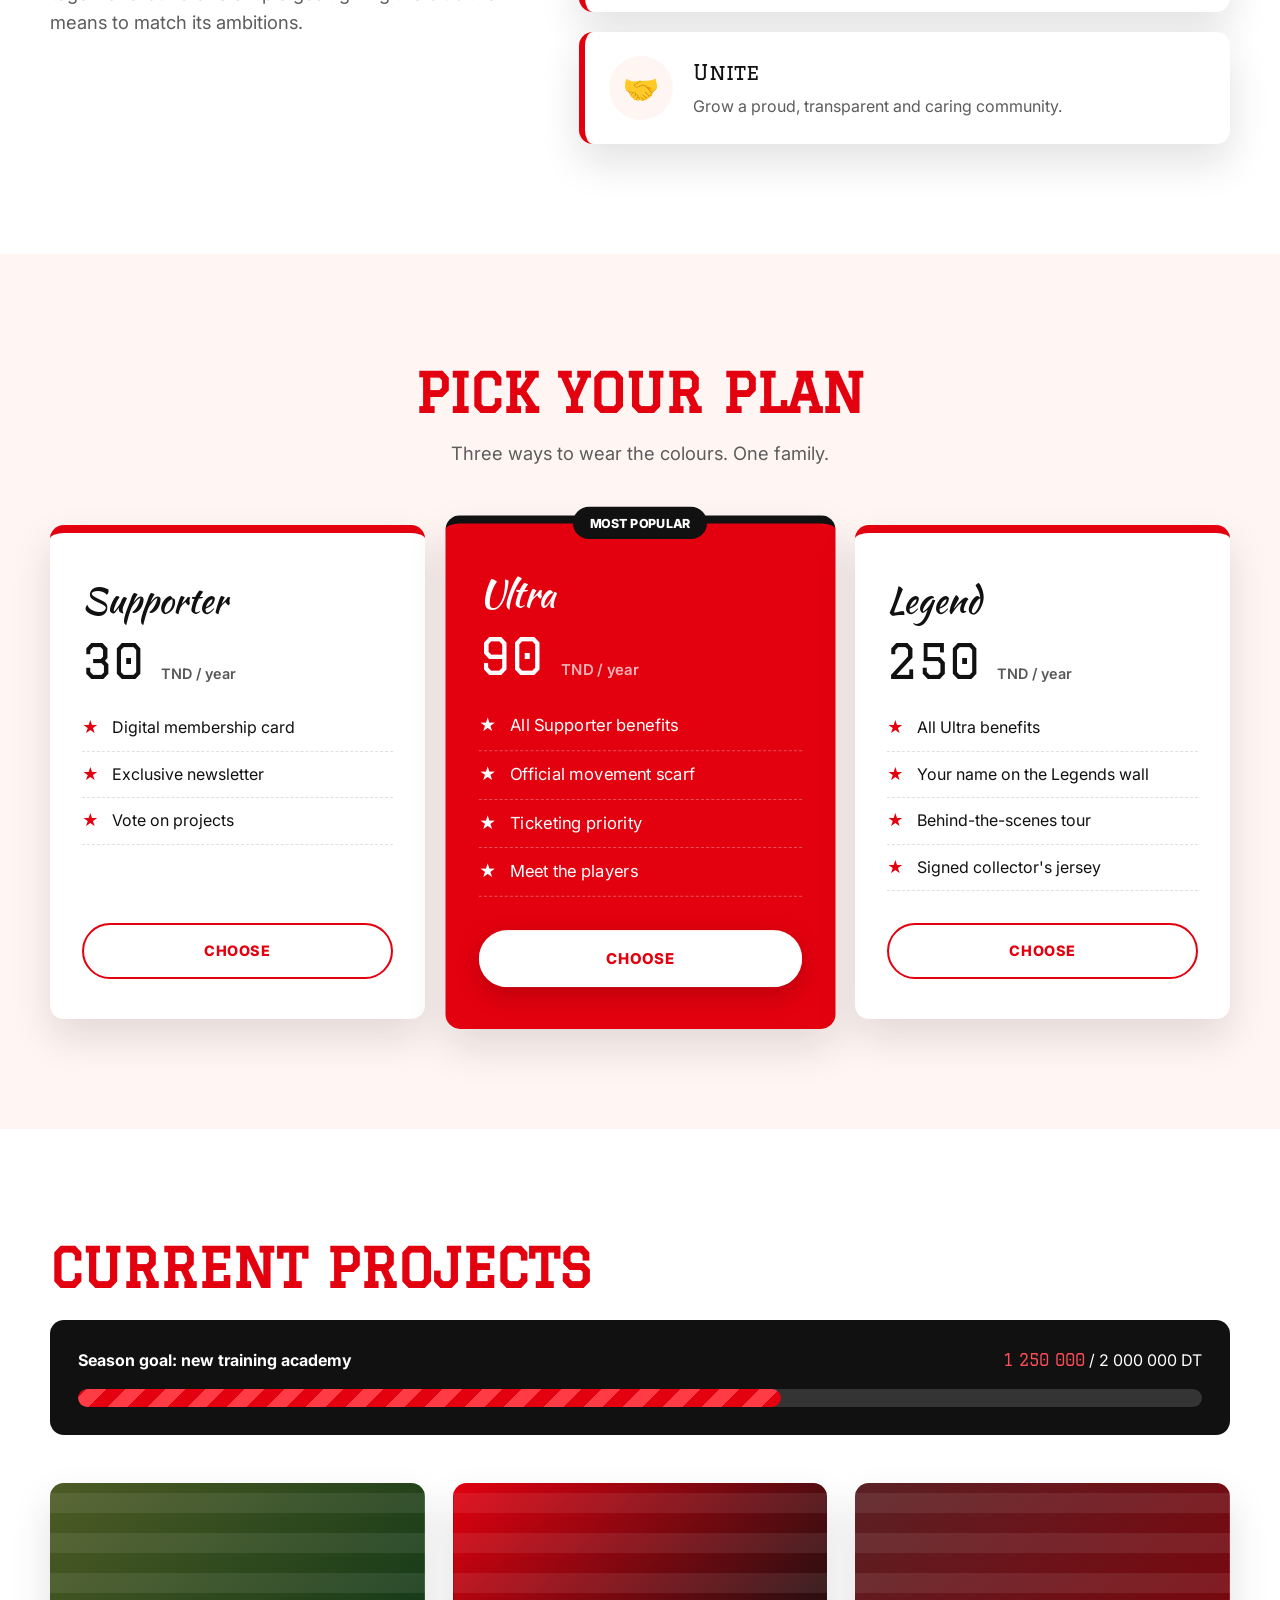
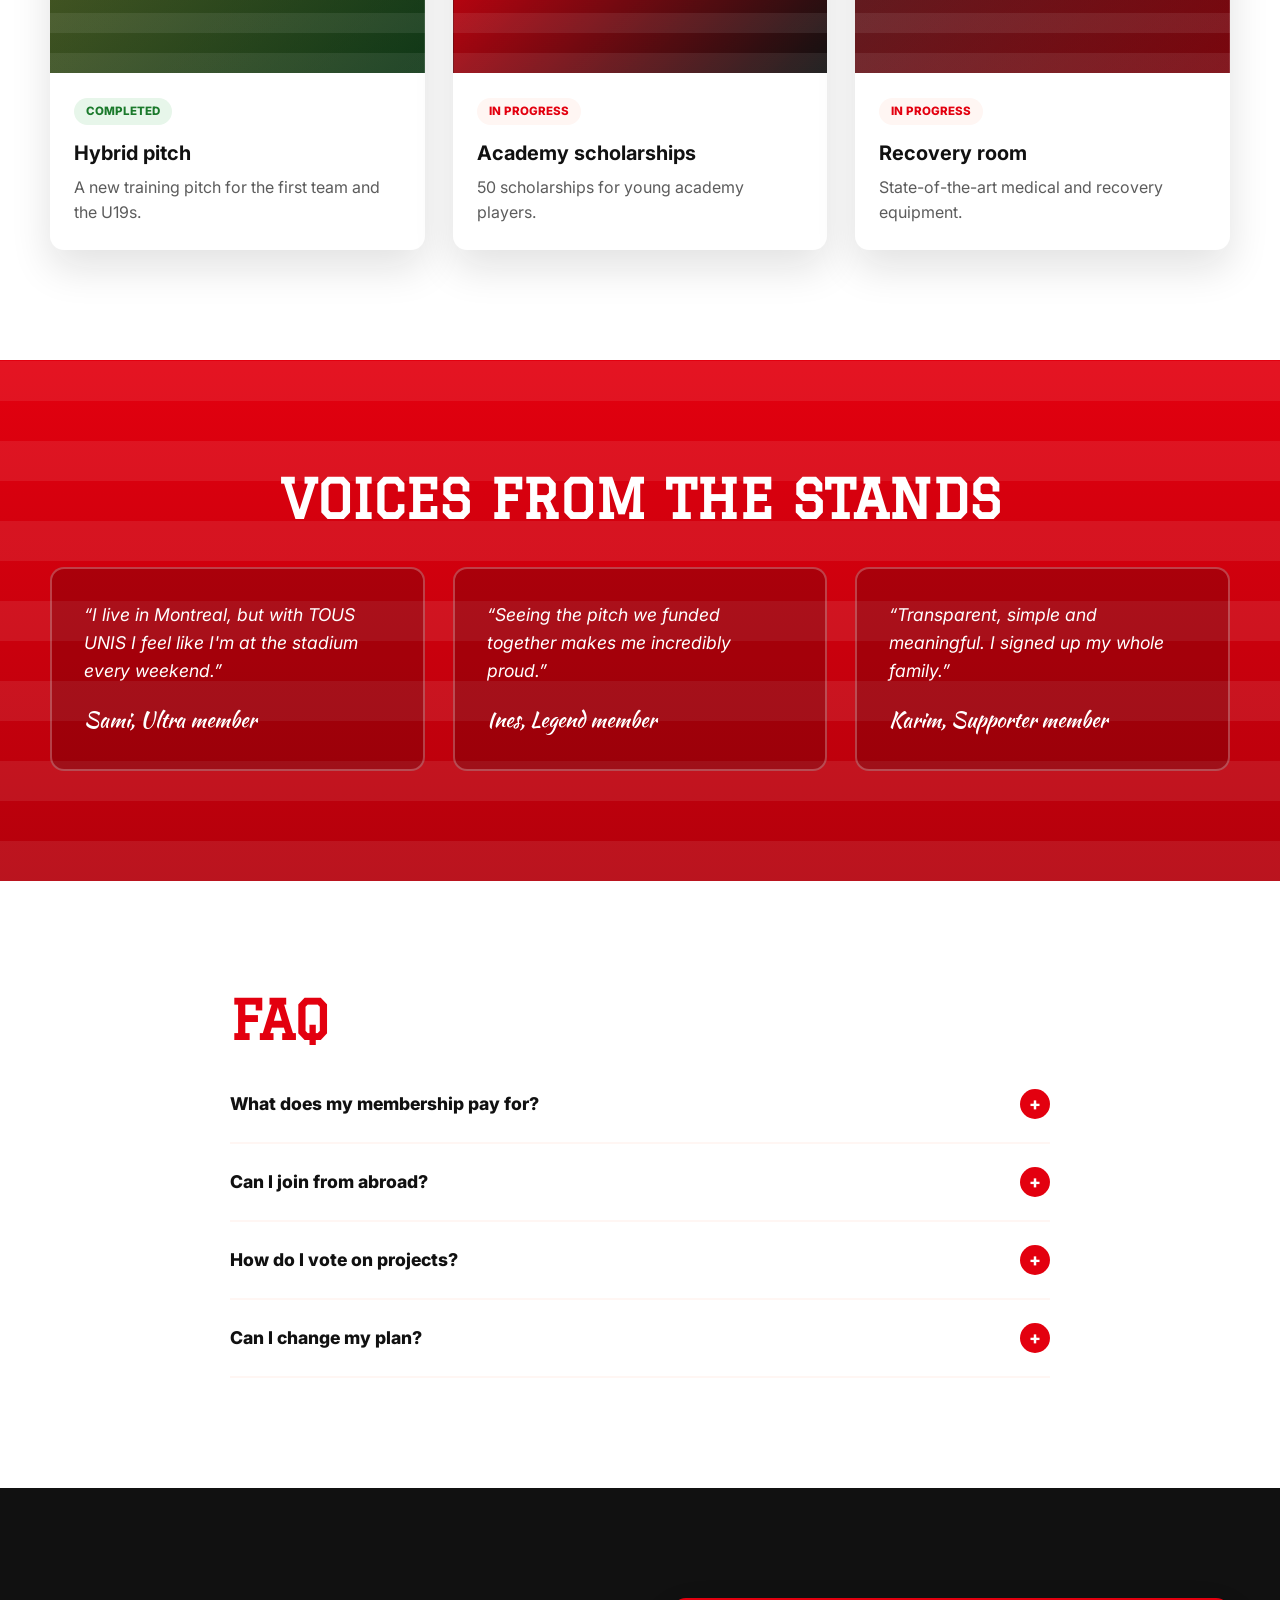
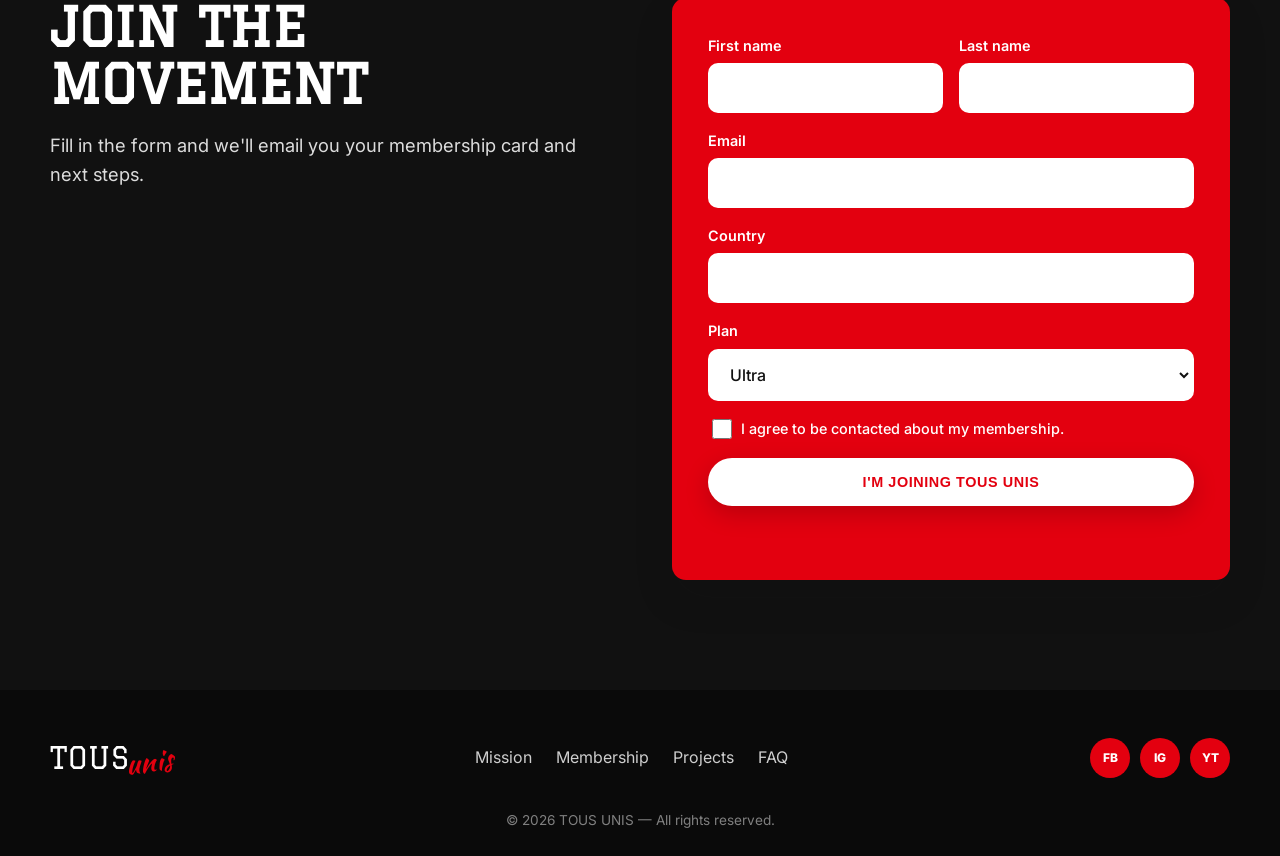
==== commit 1a40aa69: "Ajouter un espace membre (démo) : matchs, projets, classement, parrainages, tickets, profil Nouvelle" ====
--- a/index.html
+++ b/index.html
@@ -25,6 +25,7 @@
         <a href="#adhesion" data-i18n="nav.membership">Adhésion</a>
         <a href="#projets" data-i18n="nav.projects">Projets</a>
         <a href="#faq" data-i18n="nav.faq">FAQ</a>
+        <a href="espace.html" data-i18n="nav.space">Espace membre</a>
         <a href="#rejoindre" class="btn btn--small" data-i18n="nav.join">Rejoindre</a>
       </nav>
 
--- a/css/style.css
+++ b/css/style.css
@@ -108,7 +108,11 @@
   min-height: 100vh; min-height: 100svh;
   display: grid; place-items: center;
   padding: calc(var(--header-h) + 40px) 0 80px;
-  background: radial-gradient(ellipse at 30% 20%, #ff2a36 0%, var(--red) 45%, var(--red-dark) 100%);
+  /* Photo : déposez assets/images/hero.jpg — sinon le dégradé rouge seul s'affiche */
+  background:
+    radial-gradient(ellipse at 30% 20%, rgba(255,42,54,.72) 0%, rgba(227,0,15,.78) 45%, rgba(176,0,11,.9) 100%),
+    url("../assets/images/hero.jpg") center / cover no-repeat,
+    var(--red-dark);
   color: var(--white);
   text-align: center;
 }
@@ -232,9 +236,10 @@
 .project { border-radius: var(--radius); overflow: hidden; background: var(--white); box-shadow: var(--shadow); }
 .project__img { height: 190px; position: relative; }
 .project__img::after { content: ""; position: absolute; inset: 0; background: repeating-linear-gradient(0deg, rgba(255,255,255,.08) 0 20px, transparent 20px 40px); }
-.project__img--1 { background: linear-gradient(135deg, #1b7a2c, #0f4d1b); }
-.project__img--2 { background: linear-gradient(135deg, var(--red), var(--black)); }
-.project__img--3 { background: linear-gradient(135deg, #2c2c2c, var(--red-dark)); }
+.project__img { background-size: cover; background-position: center; }
+.project__img--1 { background-image: linear-gradient(135deg, rgba(227,0,15,.25), rgba(17,17,17,.35)), url("../assets/images/projet-1.jpg"), linear-gradient(135deg, #1b7a2c, #0f4d1b); }
+.project__img--2 { background-image: linear-gradient(135deg, rgba(227,0,15,.25), rgba(17,17,17,.35)), url("../assets/images/projet-2.jpg"), linear-gradient(135deg, var(--red), var(--black)); }
+.project__img--3 { background-image: linear-gradient(135deg, rgba(227,0,15,.25), rgba(17,17,17,.35)), url("../assets/images/projet-3.jpg"), linear-gradient(135deg, #2c2c2c, var(--red-dark)); }
 .project__body { padding: 24px; }
 .project__body h3 { margin: 12px 0 6px; font-size: 1.25rem; }
 .project__body p { margin: 0; color: var(--grey); }
@@ -242,7 +247,14 @@
 .tag--done { background: #e7f6ea; color: #1b7a2c; }
 
 /* Voices */
-.voices { position: relative; background: var(--red); color: var(--white); overflow: hidden; }
+.voices {
+  position: relative; color: var(--white); overflow: hidden;
+  /* Photo : assets/images/supporters.jpg */
+  background:
+    linear-gradient(rgba(227,0,15,.88), rgba(176,0,11,.92)),
+    url("../assets/images/supporters.jpg") center / cover no-repeat,
+    var(--red);
+}
 .voices__stripes { position: absolute; inset: 0; opacity: .08; background: repeating-linear-gradient(0deg, var(--white) 0 40px, transparent 40px 80px); }
 .voices .container { position: relative; }
 .voices__grid { display: grid; grid-template-columns: repeat(3, 1fr); gap: 28px; margin-top: 40px; }
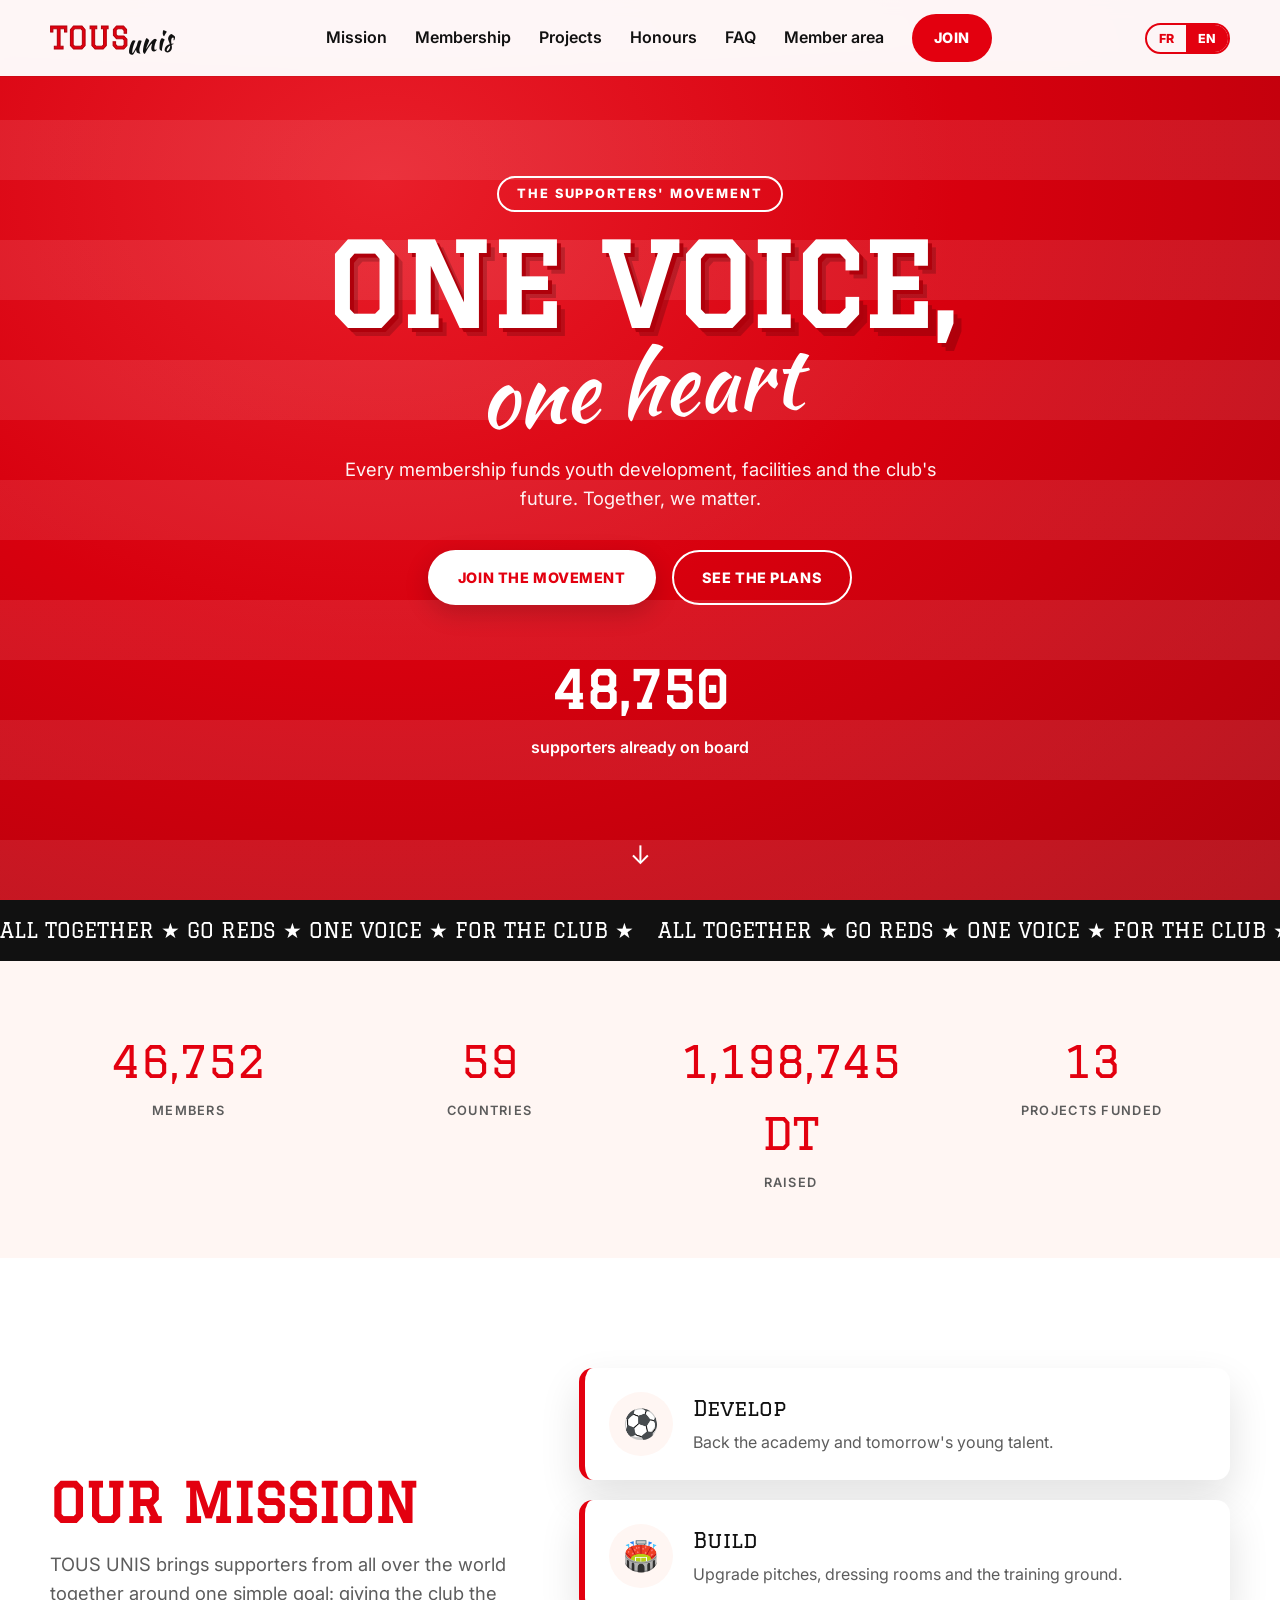
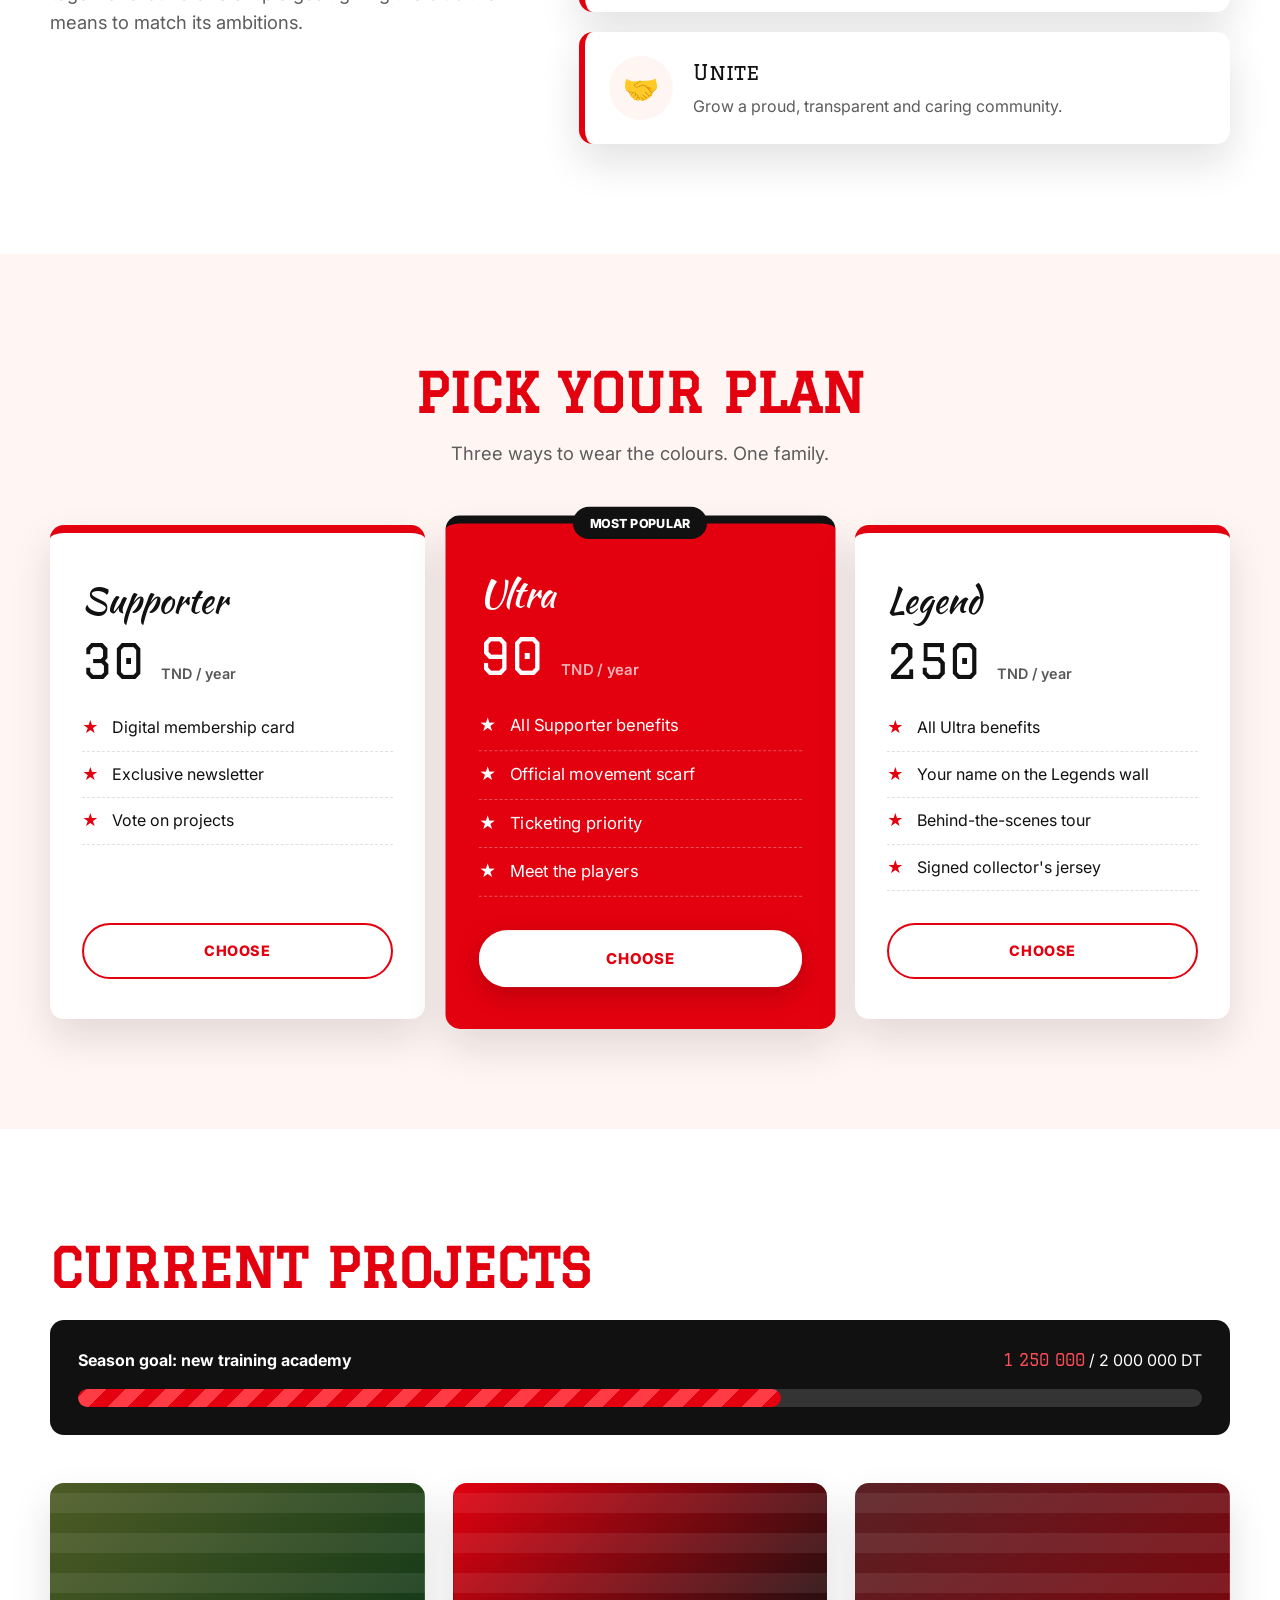
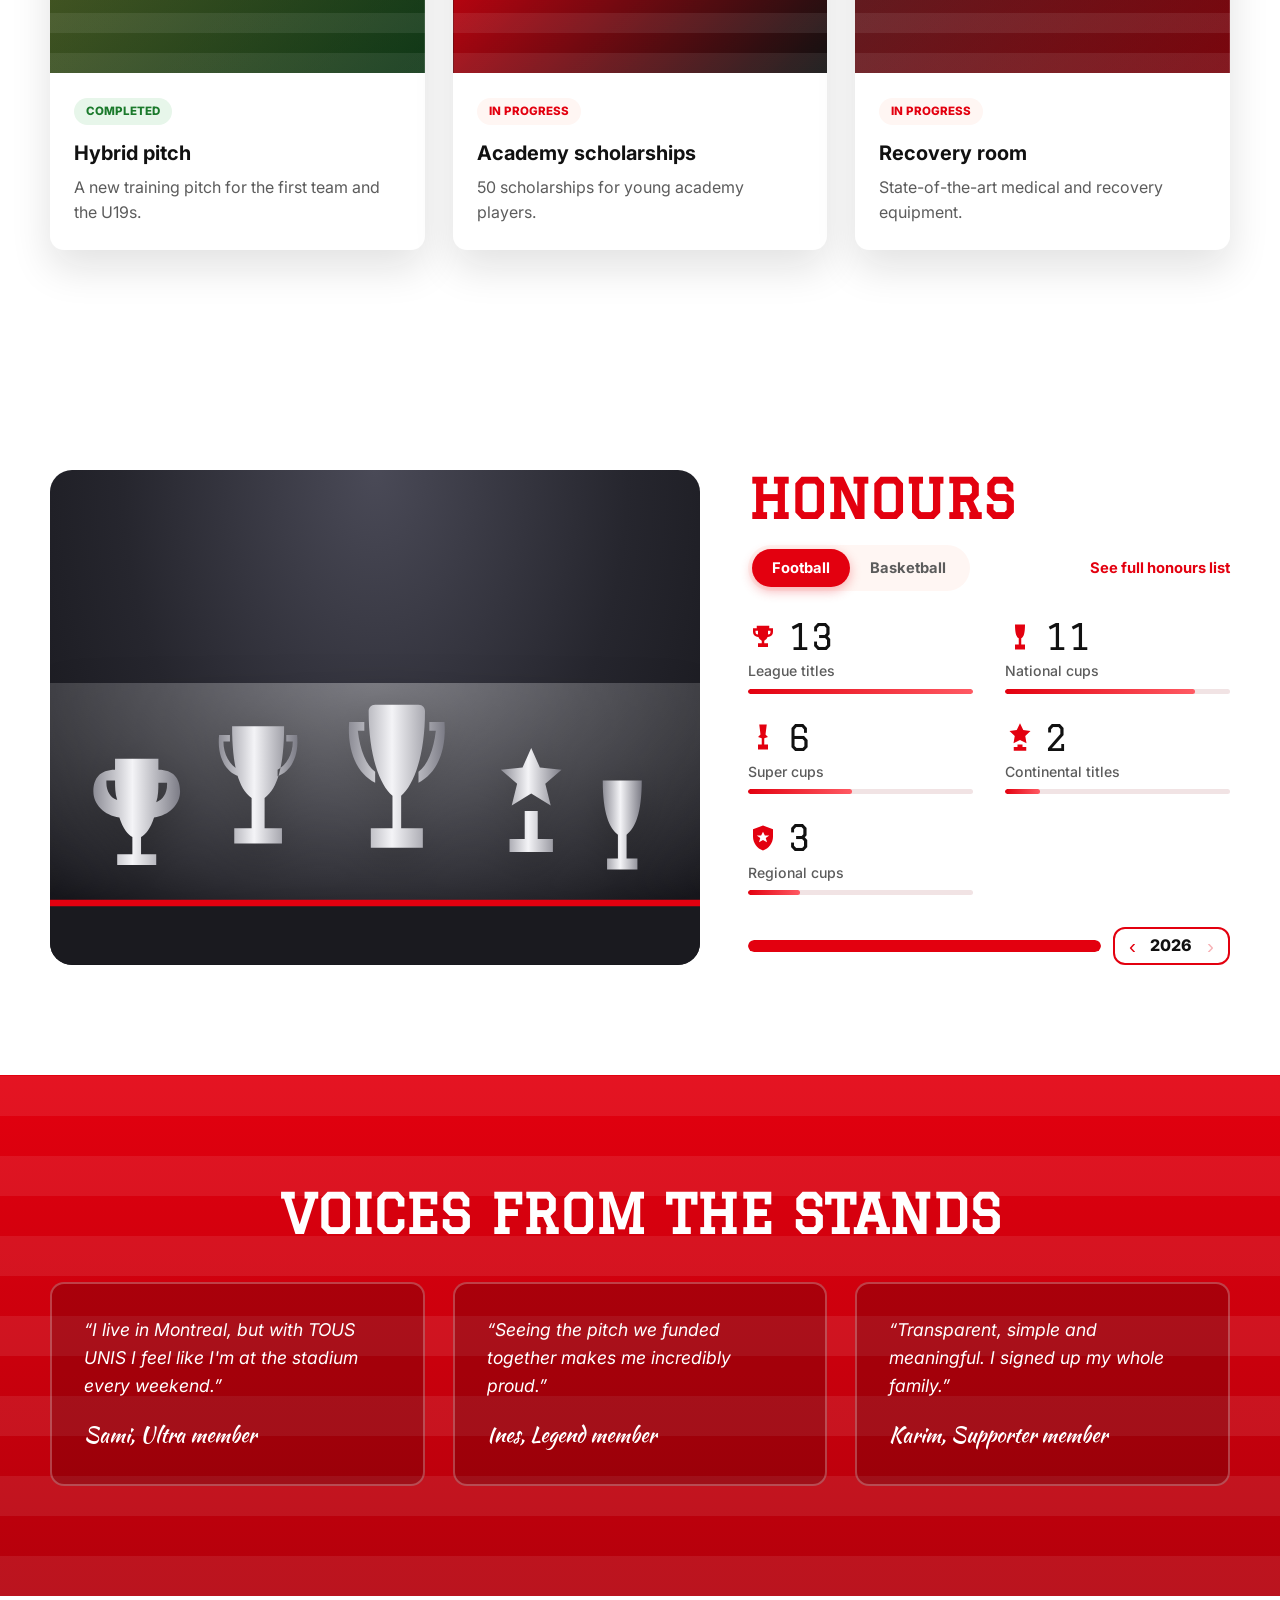
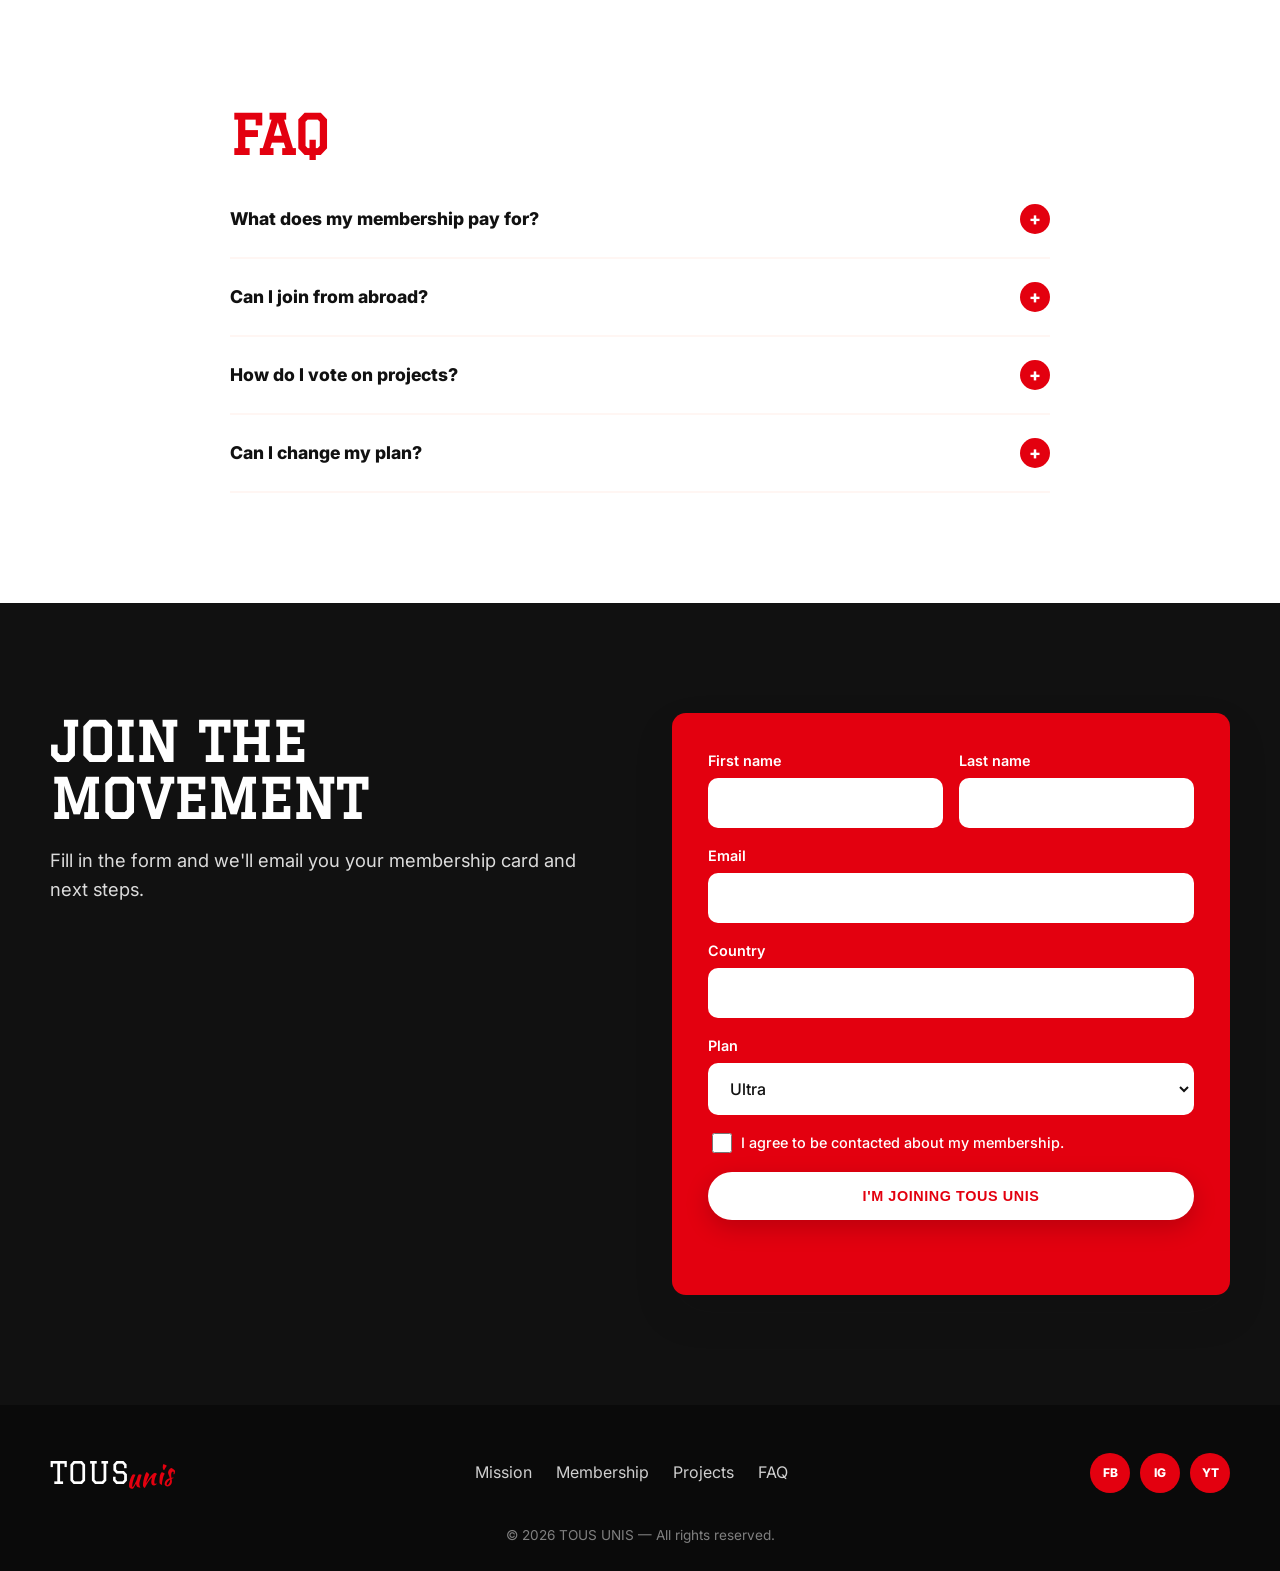
==== commit d50b3d14: "Ajouter une section Palmarès interactive Onglets Football / Basket-ball, compteurs de titres avec ic" ====
--- a/index.html
+++ b/index.html
@@ -24,6 +24,7 @@
         <a href="#mission" data-i18n="nav.mission">Mission</a>
         <a href="#adhesion" data-i18n="nav.membership">Adhésion</a>
         <a href="#projets" data-i18n="nav.projects">Projets</a>
+        <a href="#palmares" data-i18n="nav.trophies">Palmarès</a>
         <a href="#faq" data-i18n="nav.faq">FAQ</a>
         <a href="espace.html" data-i18n="nav.space">Espace membre</a>
         <a href="#rejoindre" class="btn btn--small" data-i18n="nav.join">Rejoindre</a>
@@ -194,6 +195,60 @@
             </div>
           </article>
         </div>
+      </div>
+    </section>
+
+    <!-- ===== PALMARÈS ===== -->
+    <section class="section trophies" id="palmares">
+      <div class="container trophies__grid">
+        <div class="trophies__media reveal">
+          <!-- Photo : assets/images/palmares.jpg (sinon illustration par défaut) -->
+          <svg class="trophies__shelf" viewBox="0 0 600 260" aria-hidden="true">
+            <defs>
+              <linearGradient id="silver" x1="0" x2="1">
+                <stop offset="0" stop-color="#8d8d96"/><stop offset=".45" stop-color="#f4f4f7"/><stop offset="1" stop-color="#7c7c86"/>
+              </linearGradient>
+              <radialGradient id="spot" cx=".5" cy="0" r=".9"><stop offset="0" stop-color="#fff" stop-opacity=".35"/><stop offset="1" stop-color="#fff" stop-opacity="0"/></radialGradient>
+            </defs>
+            <rect width="600" height="260" fill="url(#spot)"/>
+            <g fill="url(#silver)">
+              <g transform="translate(40 70)"><path d="M20 0h40v10c14 0 20 8 20 20s-10 22-24 24c-3 10-8 16-12 18v16h14v10H22v-10h14V72c-4-2-9-8-12-18C10 52 0 42 0 30S6 10 20 10zm-8 22c0 8 4 14 10 16-2-6-2-12-2-18h-8zm56 0h-8c0 6 0 12-2 18 6-2 10-8 10-16z"/></g>
+              <g transform="translate(150 40)"><path d="M18 0h48c0 36-6 58-18 66v28h16v14H20V94h16V66C24 58 18 36 18 0zM6 8h10v6H10c0 12 6 22 14 26v6C12 42 4 28 6 8zm72 0H68v6h6c0 12-6 22-14 26v6c12-4 20-18 18-38z"/></g>
+              <g transform="translate(270 20)"><path d="M30 0h40c4 0 6 3 6 6 0 40-10 68-22 78v30h20v18H26v-18h20V84C34 74 24 46 24 6c0-3 2-6 6-6zM6 16h14v8H14c2 18 8 32 16 38v10C14 64 4 44 6 16zm88 0H80v8h6c-2 18-8 32-16 38v10c16-8 26-28 24-56z"/></g>
+              <g transform="translate(410 60)"><path d="M34 0l8 18 20 2-15 13 5 20-18-11-18 11 5-20L6 20l20-2zM28 58h12v26h14v12H14V84h14z"/></g>
+              <g transform="translate(500 90)"><path d="M10 0h36c0 30-6 44-14 50v22h10v10H14V72h10V50C16 44 10 30 10 0z"/></g>
+            </g>
+            <rect x="0" y="204" width="600" height="56" fill="#1a1a1f"/>
+            <rect x="0" y="200" width="600" height="6" fill="#e3000f"/>
+          </svg>
+        </div>
+
+        <div class="trophies__panel">
+          <h2 class="section__title" data-i18n="tro.title">Palmarès</h2>
+          <div class="trophies__top">
+            <div class="seg" role="tablist" aria-label="Sport">
+              <button class="seg__btn is-active" role="tab" data-sport="football" data-i18n="tro.football">Football</button>
+              <button class="seg__btn" role="tab" data-sport="basket" data-i18n="tro.basket">Basket-ball</button>
+            </div>
+            <button class="link-btn" id="troAllBtn" aria-expanded="false" aria-controls="troAll" data-i18n="tro.all">Voir le palmarès complet</button>
+          </div>
+
+          <ul class="trophies__stats" id="troStats"></ul>
+
+          <div class="year">
+            <div class="year__track"><div class="year__fill" id="troFill"></div></div>
+            <div class="year__ctrl">
+              <button type="button" id="troPrev" aria-label="Année précédente">‹</button>
+              <output id="troYear">2026</output>
+              <button type="button" id="troNext" aria-label="Année suivante">›</button>
+            </div>
+            <input type="range" id="troRange" class="year__range" aria-label="Année">
+          </div>
+        </div>
+      </div>
+
+      <div class="container">
+        <div class="trophies__all" id="troAll" hidden></div>
       </div>
     </section>
 
@@ -310,6 +365,7 @@
   </footer>
 
   <script src="js/i18n.js"></script>
+  <script src="js/palmares.js"></script>
   <script src="js/main.js"></script>
 </body>
 </html>
--- a/css/style.css
+++ b/css/style.css
@@ -345,3 +345,65 @@
   *, *::before, *::after { animation: none !important; transition: none !important; }
   .reveal { opacity: 1; transform: none; }
 }
+
+/* ---------- Palmarès ---------- */
+.trophies__grid { display: grid; grid-template-columns: 1.35fr 1fr; gap: 48px; align-items: stretch; }
+.trophies__media {
+  position: relative; min-height: 460px; border-radius: 22px; overflow: hidden;
+  display: flex; align-items: flex-end;
+  /* Photo : déposez assets/images/palmares.jpg pour remplacer l'illustration */
+  background:
+    url("../assets/images/palmares.jpg") center / cover no-repeat,
+    radial-gradient(ellipse at 50% 0%, #4a4a57 0%, #26262e 55%, #15151a 100%);
+}
+.trophies__shelf { width: 100%; height: auto; display: block; filter: drop-shadow(0 10px 20px rgba(0,0,0,.4)); }
+.trophies__media.has-photo .trophies__shelf { display: none; }
+.trophies__panel { display: flex; flex-direction: column; }
+.trophies__top { display: flex; align-items: center; justify-content: space-between; gap: 16px; flex-wrap: wrap; margin-bottom: 28px; }
+
+.seg { display: inline-flex; padding: 4px; border-radius: 999px; background: var(--cream); }
+.seg__btn {
+  border: 0; background: transparent; cursor: pointer;
+  padding: 10px 20px; border-radius: 999px;
+  font: 700 .92rem var(--font-body); color: var(--grey);
+}
+.seg__btn.is-active { background: var(--red); color: var(--white); box-shadow: 0 4px 12px rgba(227,0,15,.3); }
+.link-btn { background: none; border: 0; cursor: pointer; font: 700 .92rem var(--font-body); color: var(--red); padding: 6px 0; }
+.link-btn:hover { text-decoration: underline; }
+
+.trophies__stats { list-style: none; margin: 0 0 32px; padding: 0; display: grid; grid-template-columns: 1fr 1fr; gap: 26px 32px; }
+.tstat { display: grid; gap: 6px; }
+.tstat__head { display: flex; align-items: center; gap: 10px; }
+.tstat__head svg { width: 30px; height: 30px; fill: var(--red); flex: none; }
+.tstat__num { font-family: var(--font-block); font-size: 2.2rem; line-height: 1; color: var(--black); }
+.tstat__label { font-size: .88rem; color: var(--grey); font-weight: 500; }
+.tstat__bar { display: block; height: 5px; border-radius: 999px; background: #f1e3e4; overflow: hidden; }
+.tstat__bar i { display: block; height: 100%; border-radius: inherit; background: linear-gradient(90deg, var(--red), #ff5a63); transition: width .45s cubic-bezier(.2,.8,.2,1); }
+
+.year { position: relative; margin-top: auto; display: flex; align-items: center; gap: 12px; }
+.year__track { flex: 1; height: 12px; border-radius: 999px; background: #f1e3e4; overflow: hidden; }
+.year__fill { height: 100%; background: var(--red); border-radius: inherit; transition: width .3s; }
+.year__ctrl { display: flex; align-items: center; gap: 4px; padding: 4px 8px; border: 2px solid var(--red); border-radius: 12px; }
+.year__ctrl button { border: 0; background: none; font-size: 1.3rem; line-height: 1; color: var(--red); cursor: pointer; padding: 2px 6px; }
+.year__ctrl button:disabled { opacity: .3; cursor: default; }
+.year__ctrl output { font-weight: 800; min-width: 3.2em; text-align: center; }
+/* Le curseur natif couvre la barre pour permettre le glisser */
+.year__range { position: absolute; left: 0; right: 110px; top: 50%; translate: 0 -50%; width: calc(100% - 122px); margin: 0; opacity: 0; cursor: pointer; height: 28px; }
+
+.trophies__all { margin-top: 32px; display: grid; grid-template-columns: repeat(auto-fill, minmax(260px, 1fr)); gap: 20px; }
+.trophies__all[hidden] { display: none; }
+.tall { padding: 20px; border-radius: var(--radius); background: var(--cream); }
+.tall h3 { margin: 0 0 12px; font-size: 1rem; }
+.tall h3 small { color: var(--grey); font-weight: 500; }
+.tall__years { display: flex; flex-wrap: wrap; gap: 6px; }
+.tall__years span { padding: 3px 10px; border-radius: 999px; background: var(--white); border: 1px solid #f0cfd1; font-size: .82rem; font-weight: 600; }
+.tall__years span.is-future { opacity: .35; }
+
+@media (max-width: 960px) {
+  .trophies__grid { grid-template-columns: 1fr; gap: 32px; }
+  .trophies__media { min-height: 280px; }
+}
+@media (max-width: 420px) {
+  .trophies__stats { gap: 20px 18px; }
+  .tstat__num { font-size: 1.8rem; }
+}
